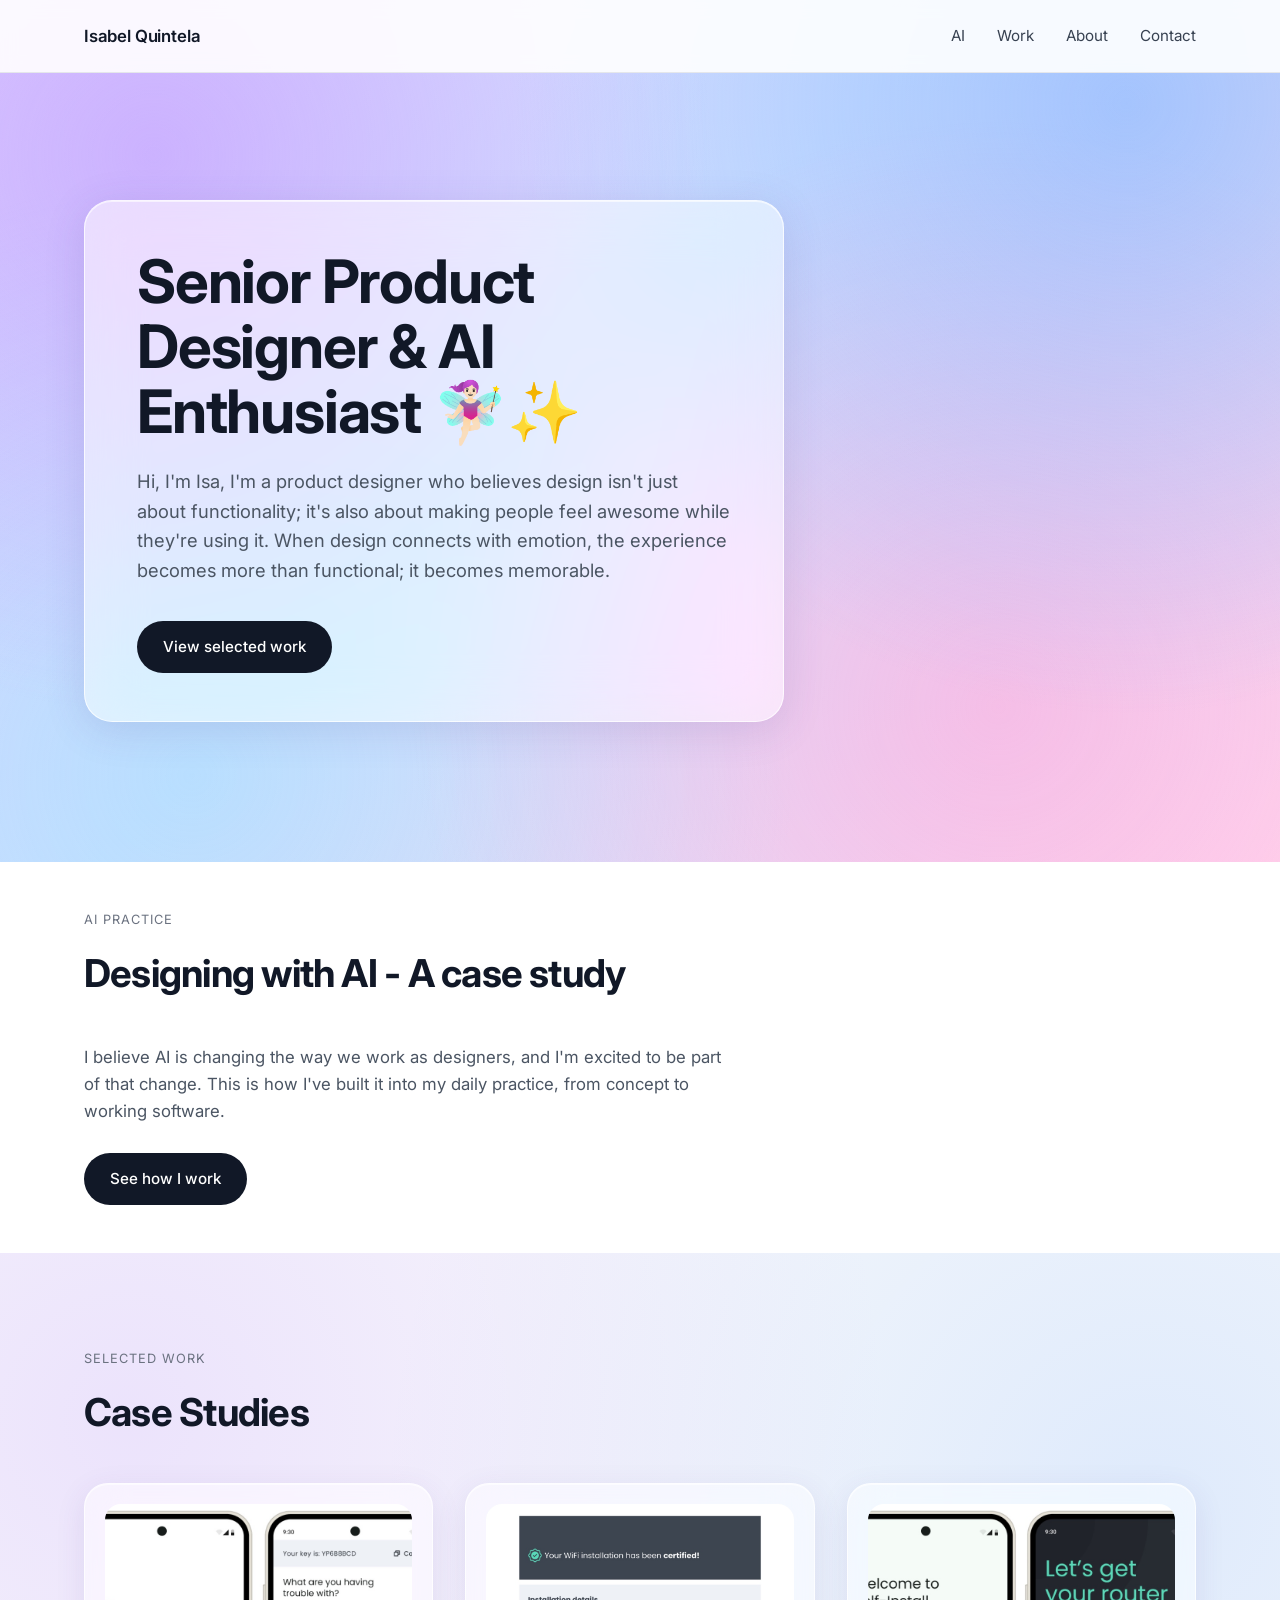
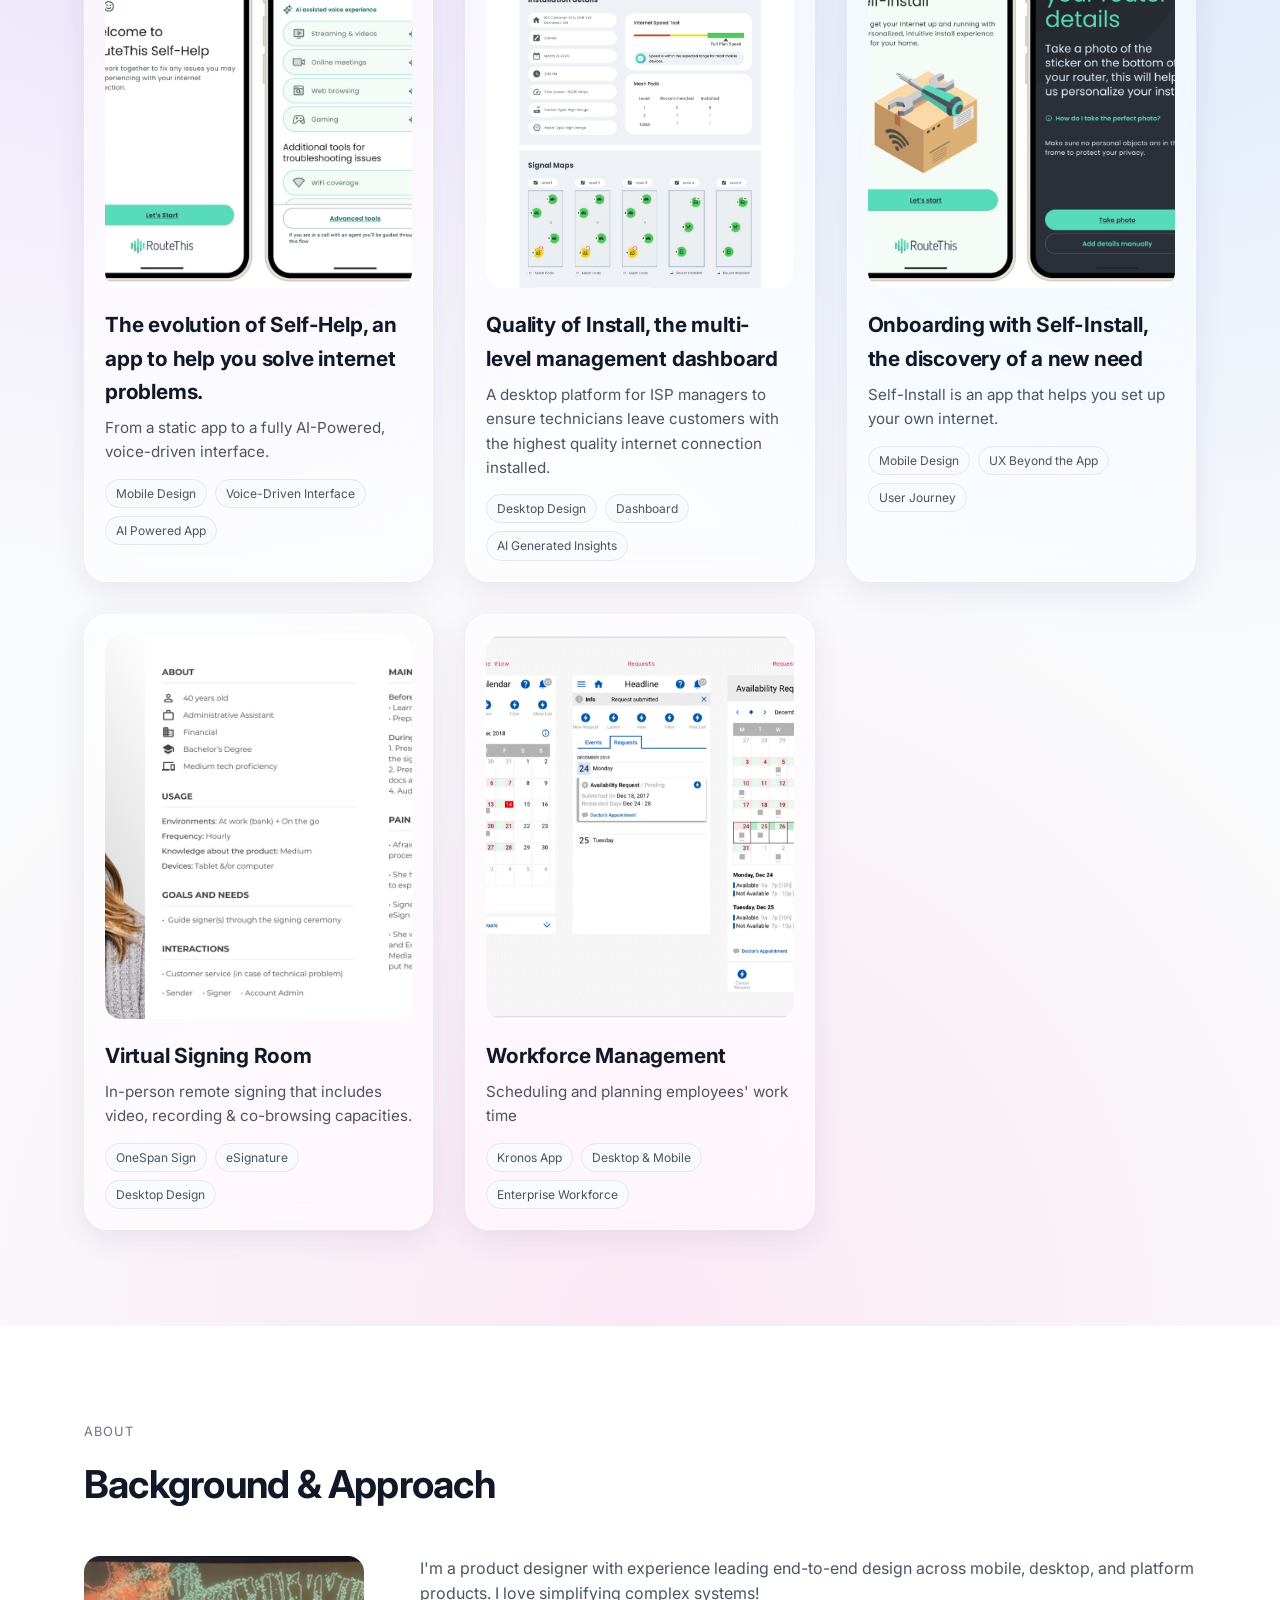
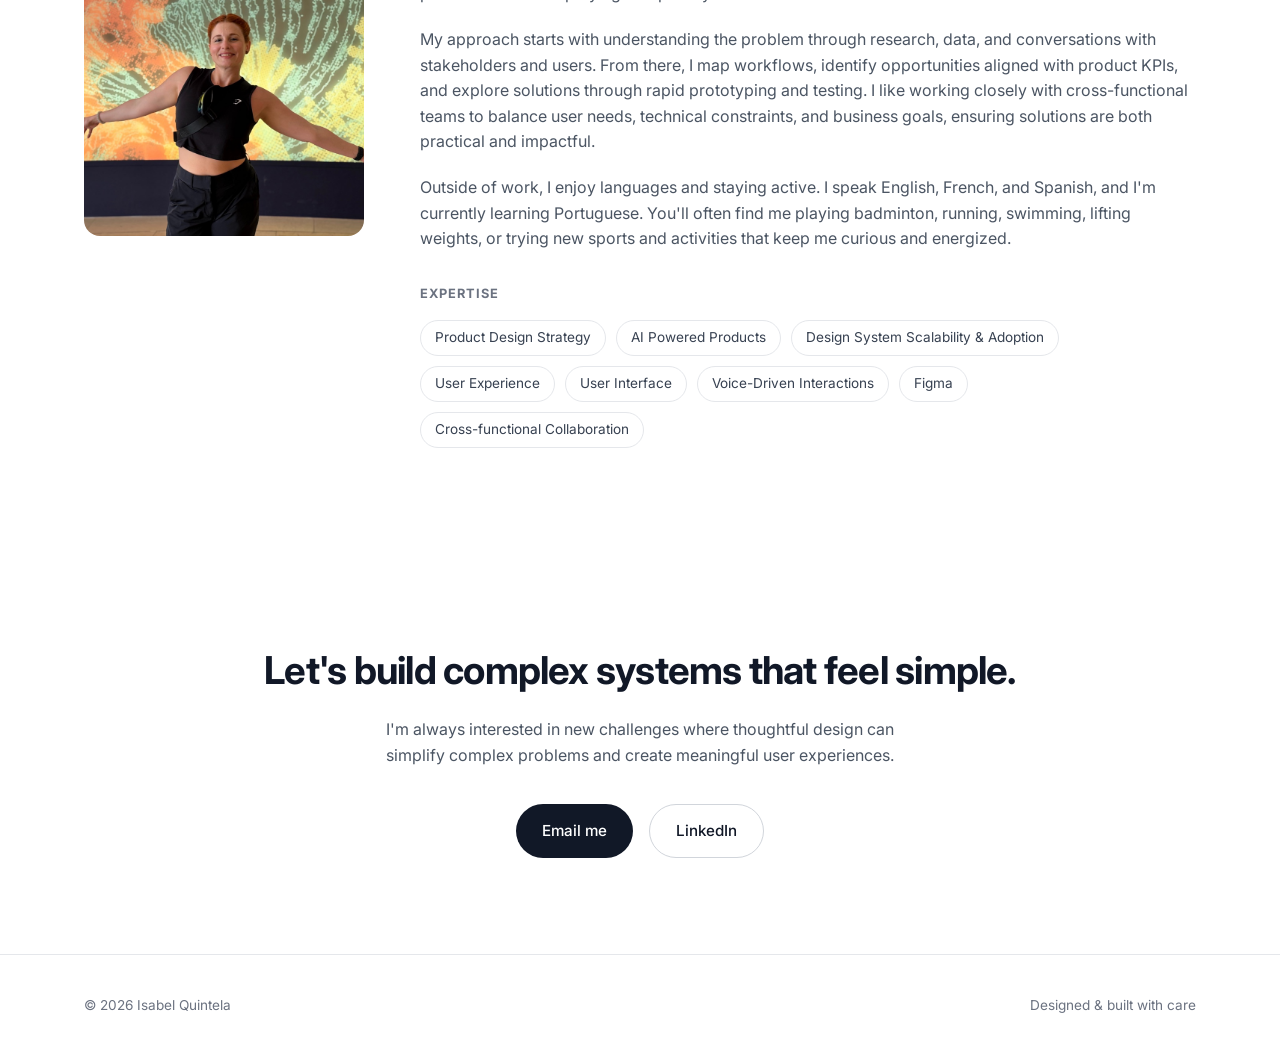
==== index.html @ df6418ce "Initial portfolio site Static portfolio for Isabel Quintela: homepage, five case studies, and an AI-" ====
<!DOCTYPE html>
<html lang="en">
<head>
<meta charset="UTF-8">
<meta name="viewport" content="width=device-width, initial-scale=1">
<title>Isabel Quintela, Senior Product Designer</title>
<meta name="description" content="Isabel Quintela is a senior product designer specializing in end-to-end design across mobile, desktop, and platform products.">
<link rel="preconnect" href="https://fonts.googleapis.com">
<link rel="preconnect" href="https://fonts.gstatic.com" crossorigin>
<link href="https://fonts.googleapis.com/css2?family=Inter:wght@400;500;600;700&display=swap" rel="stylesheet">
<link rel="stylesheet" href="assets/styles.css">
</head>
<body>

<nav class="site-nav">
  <div class="wrap">
    <a href="#" class="brand">Isabel Quintela</a>
    <div class="nav-links">
      <a href="#ai">AI</a>
      <a href="#work">Work</a>
      <a href="#about">About</a>
      <a href="#contact">Contact</a>
    </div>
  </div>
</nav>

<header class="hero">
  <div class="wrap">
    <div class="hero-glass">
      <h1>Senior Product Designer &amp; AI Enthusiast 🧚🏻‍♀️✨</h1>
      <p class="lead">Hi, I'm Isa, I'm a product designer who believes design isn't just about functionality; it's also about making people feel awesome while they're using it. When design connects with emotion, the experience becomes more than functional; it becomes memorable.</p>
      <a href="#work" class="btn">View selected work</a>
    </div>
  </div>
</header>

<section id="ai" style="padding: 48px 0;">
  <div class="wrap">
    <p class="section-label">AI Practice</p>
    <h2>Designing with AI - A case study</h2>
    <p style="max-width: 640px; color: var(--neutral-600); font-size: 1.05rem; margin: 0 0 28px;">I believe AI is changing the way we work as designers, and I'm excited to be part of that change. This is how I've built it into my daily practice, from concept to working software.</p>
    <a class="btn" href="work/designing-with-ai.html">See how I work</a>
  </div>
</section>

<section id="work" style="background:
    radial-gradient(circle at 10% 10%, rgba(196, 158, 255, 0.25), transparent 40%),
    radial-gradient(circle at 90% 15%, rgba(129, 178, 255, 0.22), transparent 42%),
    radial-gradient(circle at 50% 100%, rgba(255, 154, 214, 0.18), transparent 45%),
    var(--neutral-50);">
  <div class="wrap">
    <p class="section-label">Selected Work</p>
    <h2>Case Studies</h2>
    <div class="work-grid">

      <a class="work-card" href="work/the-evolution-of-self-help.html">
        <div class="thumb">
          <img src="assets/img/thumb-self-help.jpg" alt="The evolution of Self-Help, an app to help you solve internet problems.">
        </div>
        <h3>The evolution of Self-Help, an app to help you solve internet problems.</h3>
        <p>From a static app to a fully AI-Powered, voice-driven interface.</p>
        <div class="tags">
          <span class="tag">Mobile Design</span>
          <span class="tag">Voice-Driven Interface</span>
          <span class="tag">AI Powered App</span>
        </div>
      </a>

      <a class="work-card" href="work/quality-of-install-dashboard.html">
        <div class="thumb">
          <img src="assets/img/thumb-qoi.jpg" alt="Quality of Install, the multi-level management dashboard" style="object-position: top;">
        </div>
        <h3>Quality of Install, the multi-level management dashboard</h3>
        <p>A desktop platform for ISP managers to ensure technicians leave customers with the highest quality internet connection installed.</p>
        <div class="tags">
          <span class="tag">Desktop Design</span>
          <span class="tag">Dashboard</span>
          <span class="tag">AI Generated Insights</span>
        </div>
      </a>

      <a class="work-card" href="work/onboarding-with-self-install.html">
        <div class="thumb">
          <img src="assets/img/thumb-onboarding.jpg" alt="Onboarding with Self-Install, the discovery of a new need">
        </div>
        <h3>Onboarding with Self-Install, the discovery of a new need</h3>
        <p>Self-Install is an app that helps you set up your own internet.</p>
        <div class="tags">
          <span class="tag">Mobile Design</span>
          <span class="tag">UX Beyond the App</span>
          <span class="tag">User Journey</span>
        </div>
      </a>

      <a class="work-card" href="work/virtual-signing-room.html">
        <div class="thumb">
          <img src="assets/img/vsr-sender-view.jpg" alt="Virtual Signing Room">
        </div>
        <h3>Virtual Signing Room</h3>
        <p>In-person remote signing that includes video, recording &amp; co-browsing capacities.</p>
        <div class="tags">
          <span class="tag">OneSpan Sign</span>
          <span class="tag">eSignature</span>
          <span class="tag">Desktop Design</span>
        </div>
      </a>

      <a class="work-card" href="work/workforce-management.html">
        <div class="thumb">
          <img src="assets/img/wfm-calendar-overview.jpg" alt="Workforce Management">
        </div>
        <h3>Workforce Management</h3>
        <p>Scheduling and planning employees' work time</p>
        <div class="tags">
          <span class="tag">Kronos App</span>
          <span class="tag">Desktop &amp; Mobile</span>
          <span class="tag">Enterprise Workforce</span>
        </div>
      </a>

    </div>
  </div>
</section>

<section id="about">
  <div class="wrap">
    <p class="section-label">About</p>
    <h2>Background &amp; Approach</h2>
    <div class="about-grid">
      <img src="assets/img/portrait.jpg" alt="Isabel Quintela">
      <div>
        <p>I'm a product designer with experience leading end-to-end design across mobile, desktop, and platform products. I love simplifying complex systems!</p>
        <p>My approach starts with understanding the problem through research, data, and conversations with stakeholders and users. From there, I map workflows, identify opportunities aligned with product KPIs, and explore solutions through rapid prototyping and testing. I like working closely with cross-functional teams to balance user needs, technical constraints, and business goals, ensuring solutions are both practical and impactful.</p>
        <p>Outside of work, I enjoy languages and staying active. I speak English, French, and Spanish, and I'm currently learning Portuguese. You'll often find me playing badminton, running, swimming, lifting weights, or trying new sports and activities that keep me curious and energized.</p>
        <h3 class="expertise-title">Expertise</h3>
        <ul class="expertise-list">
          <li>Product Design Strategy</li>
          <li>AI Powered Products</li>
          <li>Design System Scalability &amp; Adoption</li>
          <li>User Experience</li>
          <li>User Interface</li>
          <li>Voice-Driven Interactions</li>
          <li>Figma</li>
          <li>Cross-functional Collaboration</li>
        </ul>
      </div>
    </div>
  </div>
</section>

<section id="contact" class="contact">
  <div class="wrap">
    <h2>Let's build complex systems that feel simple.</h2>
    <p>I'm always interested in new challenges where thoughtful design can simplify complex problems and create meaningful user experiences.</p>
    <div class="contact-actions">
      <a class="btn" href="mailto:isaqrux@gmail.com">Email me</a>
      <a class="btn btn-outline" href="https://www.linkedin.com/in/isabel-quintela/" target="_blank" rel="noopener">LinkedIn</a>
    </div>
  </div>
</section>

<footer>
  <div class="wrap">
    <span>© 2026 Isabel Quintela</span>
    <span>Designed &amp; built with care</span>
  </div>
</footer>

</body>
</html>
---- assets/styles.css ----
/* ---------- Design tokens ---------- */
:root {
  --neutral-50: #F9FAFB;
  --neutral-100: #F3F4F6;
  --neutral-200: #E5E7EB;
  --neutral-300: #D1D5DB;
  --neutral-400: #9CA3AF;
  --neutral-500: #6B7280;
  --neutral-600: #4B5563;
  --neutral-700: #374151;
  --neutral-800: #1F2937;
  --neutral-900: #111827;
  --max-width: 1160px;
  --font-sans: "Inter", ui-sans-serif, system-ui, -apple-system, "Segoe UI", sans-serif;
}

* { box-sizing: border-box; }

body {
  margin: 0;
  font-family: var(--font-sans);
  color: var(--neutral-900);
  background: #fff;
  line-height: 1.6;
  -webkit-font-smoothing: antialiased;
}

img { max-width: 100%; display: block; }
a { color: inherit; text-decoration: none; }

.wrap {
  max-width: var(--max-width);
  margin: 0 auto;
  padding: 0 24px;
}

/* ---------- Nav ---------- */
.site-nav {
  position: fixed;
  top: 0; left: 0; right: 0;
  z-index: 50;
  background: rgba(255,255,255,.9);
  backdrop-filter: blur(8px);
  -webkit-backdrop-filter: blur(8px);
  border-bottom: 1px solid var(--neutral-200);
}
.site-nav .wrap {
  display: flex;
  align-items: center;
  justify-content: space-between;
  height: 72px;
}
.brand {
  font-weight: 600;
  font-size: 1.05rem;
  letter-spacing: -0.01em;
}
.nav-links {
  display: flex;
  gap: 32px;
  font-size: 0.95rem;
  color: var(--neutral-700);
}
.nav-links a:hover { color: var(--neutral-900); }
.back-link {
  display: inline-flex;
  align-items: center;
  gap: 8px;
  font-size: 0.95rem;
  color: var(--neutral-700);
}
.back-link:hover { color: var(--neutral-900); }

/* ---------- Hero ---------- */
.hero {
  position: relative;
  overflow: hidden;
  padding: 200px 0 140px;
  background:
    radial-gradient(circle at 12% 18%, rgba(196, 158, 255, 0.65), transparent 42%),
    radial-gradient(circle at 88% 12%, rgba(129, 178, 255, 0.6), transparent 45%),
    radial-gradient(circle at 78% 82%, rgba(255, 154, 214, 0.45), transparent 48%),
    radial-gradient(circle at 15% 90%, rgba(150, 220, 255, 0.4), transparent 45%),
    linear-gradient(135deg, #ded2ff 0%, #cfe0ff 45%, #ffd9ef 100%);
}
.hero .wrap { position: relative; z-index: 1; }
.hero-glass {
  max-width: 700px;
  background: rgba(255, 255, 255, 0.55);
  backdrop-filter: blur(28px) saturate(180%);
  -webkit-backdrop-filter: blur(28px) saturate(180%);
  border: 1px solid rgba(255, 255, 255, 0.75);
  border-radius: 28px;
  padding: 48px 52px;
  box-shadow: 0 8px 40px rgba(80, 60, 140, 0.15), inset 0 1px 0 rgba(255, 255, 255, 0.6);
}
h1 {
  font-size: clamp(2.4rem, 5vw, 3.75rem);
  letter-spacing: -0.02em;
  line-height: 1.08;
  margin: 0 0 24px;
}
.hero p.lead {
  max-width: 640px;
  font-size: 1.15rem;
  color: var(--neutral-600);
  margin: 0 0 36px;
}
.btn {
  display: inline-flex;
  align-items: center;
  gap: 10px;
  background: var(--neutral-900);
  color: #fff;
  padding: 14px 26px;
  border-radius: 999px;
  font-size: 0.95rem;
  font-weight: 500;
  transition: background .2s ease;
}
.btn:hover { background: var(--neutral-700); }
.btn-outline {
  background: transparent;
  color: var(--neutral-900);
  border: 1px solid var(--neutral-300);
}
.btn-outline:hover { background: var(--neutral-50); }

/* ---------- Section headers ---------- */
section { padding: 96px 0; }
.section-label {
  text-transform: uppercase;
  letter-spacing: 0.08em;
  font-size: 0.8rem;
  color: var(--neutral-500);
  margin: 0 0 12px;
}
h2 {
  font-size: clamp(1.8rem, 3vw, 2.5rem);
  letter-spacing: -0.02em;
  margin: 0 0 40px;
}

/* ---------- Work grid ---------- */
.work-grid {
  display: grid;
  grid-template-columns: repeat(auto-fit, minmax(300px, 1fr));
  gap: 32px;
}
.work-card {
  display: block;
  group: card;
  background: rgba(255, 255, 255, 0.55);
  backdrop-filter: blur(20px) saturate(180%);
  -webkit-backdrop-filter: blur(20px) saturate(180%);
  border: 1px solid rgba(255, 255, 255, 0.7);
  border-radius: 24px;
  padding: 20px;
  box-shadow: 0 8px 30px rgba(80, 60, 140, 0.10), inset 0 1px 0 rgba(255, 255, 255, 0.6);
  transition: transform .3s ease, box-shadow .3s ease;
}
.work-card:hover {
  transform: translateY(-4px);
  box-shadow: 0 14px 40px rgba(80, 60, 140, 0.16), inset 0 1px 0 rgba(255, 255, 255, 0.6);
}
.work-card .thumb {
  position: relative;
  overflow: hidden;
  border-radius: 16px;
  aspect-ratio: 4 / 5;
  background: var(--neutral-100);
  margin-bottom: 20px;
}
.work-card .thumb img {
  width: 100%;
  height: 100%;
  object-fit: cover;
  transition: transform .5s ease;
}
.work-card:hover .thumb img { transform: scale(1.05); }
.work-card h3 {
  font-size: 1.3rem;
  letter-spacing: -0.01em;
  margin: 0 0 8px;
}
.work-card p {
  color: var(--neutral-600);
  font-size: 0.95rem;
  margin: 0 0 14px;
}
.tags {
  display: flex;
  flex-wrap: wrap;
  gap: 8px;
}
.tag {
  padding: 4px 10px;
  font-size: 0.75rem;
  background: var(--neutral-50);
  color: var(--neutral-600);
  border-radius: 999px;
  border: 1px solid var(--neutral-200);
}

/* ---------- About ---------- */
.about-grid {
  display: grid;
  grid-template-columns: 280px 1fr;
  gap: 56px;
  align-items: start;
}
.about-grid img {
  border-radius: 16px;
  aspect-ratio: 1 / 1;
  object-fit: cover;
  width: 100%;
}
.about-grid p { color: var(--neutral-600); margin: 0 0 20px; }
h3.expertise-title {
  font-size: 0.8rem;
  text-transform: uppercase;
  letter-spacing: 0.08em;
  color: var(--neutral-500);
  margin: 32px 0 16px;
}
.expertise-list {
  display: flex;
  flex-wrap: wrap;
  gap: 10px;
  list-style: none;
  padding: 0;
  margin: 0;
}
.expertise-list li {
  padding: 6px 14px;
  border: 1px solid var(--neutral-200);
  border-radius: 999px;
  font-size: 0.85rem;
  color: var(--neutral-700);
}

/* ---------- Contact ---------- */
.contact { text-align: center; }
.contact h2 { margin: 0 0 16px; }
.contact p { max-width: 520px; margin: 0 auto 36px; color: var(--neutral-600); }
.contact-actions {
  display: flex;
  gap: 16px;
  justify-content: center;
  flex-wrap: wrap;
}

/* ---------- Footer ---------- */
footer {
  border-top: 1px solid var(--neutral-200);
  padding: 40px 0;
  color: var(--neutral-500);
  font-size: 0.85rem;
}
footer .wrap {
  display: flex;
  justify-content: space-between;
  flex-wrap: wrap;
  gap: 8px;
}

/* ---------- Case study ---------- */
.case-hero {
  position: relative;
  overflow: hidden;
  padding: 160px 0 80px;
  background:
    radial-gradient(circle at 12% 18%, rgba(196, 158, 255, 0.65), transparent 42%),
    radial-gradient(circle at 88% 12%, rgba(129, 178, 255, 0.6), transparent 45%),
    radial-gradient(circle at 78% 82%, rgba(255, 154, 214, 0.45), transparent 48%),
    radial-gradient(circle at 15% 90%, rgba(150, 220, 255, 0.4), transparent 45%),
    linear-gradient(135deg, #ded2ff 0%, #cfe0ff 45%, #ffd9ef 100%);
}
.case-hero .wrap { position: relative; z-index: 1; }
.case-glass {
  max-width: 860px;
  background: rgba(255, 255, 255, 0.55);
  backdrop-filter: blur(28px) saturate(180%);
  -webkit-backdrop-filter: blur(28px) saturate(180%);
  border: 1px solid rgba(255, 255, 255, 0.75);
  border-radius: 28px;
  padding: 44px 48px;
  box-shadow: 0 8px 40px rgba(80, 60, 140, 0.15), inset 0 1px 0 rgba(255, 255, 255, 0.6);
}
.case-glass.case-glass-wide { max-width: 1040px; }
.case-hero-split {
  display: grid;
  grid-template-columns: repeat(auto-fit, minmax(280px, 1fr));
  gap: 40px;
  align-items: center;
}
.case-hero-split .summary { margin-top: 0; }
.case-hero-split .case-image { margin: 0; }
.case-hero .role {
  color: var(--neutral-500);
  font-size: 0.95rem;
  margin: 0 0 8px;
}
.case-hero .summary {
  max-width: 720px;
  font-size: 1.15rem;
  color: var(--neutral-600);
  margin-top: 20px;
}
.case-section {
  padding: 56px 0;
  border-top: 1px solid var(--neutral-200);
}
.case-section .step-number {
  font-size: 0.85rem;
  color: var(--neutral-400);
  font-variant-numeric: tabular-nums;
  margin: 0 0 16px;
}
.case-section h2 { margin-bottom: 20px; }
.case-section p { color: var(--neutral-600); max-width: 760px; margin: 0 0 16px; }
.case-section p:last-of-type { margin-bottom: 0; }
.case-section ul { color: var(--neutral-600); max-width: 760px; padding-left: 20px; margin: 0 0 16px; }
.case-section li { margin-bottom: 8px; }
.callout {
  margin-top: 28px;
  padding: 24px;
  background: var(--neutral-50);
  border: 1px solid var(--neutral-200);
  border-radius: 12px;
  max-width: 760px;
}
.callout .callout-label {
  font-size: 0.75rem;
  text-transform: uppercase;
  letter-spacing: 0.08em;
  color: var(--neutral-500);
  margin: 0 0 8px;
}
.callout p { margin: 0; color: var(--neutral-800); }
.case-image {
  margin-top: 32px;
  border-radius: 12px;
  overflow: hidden;
  border: 1px solid var(--neutral-200);
}
.case-image figcaption {
  padding: 12px 16px;
  font-size: 0.85rem;
  color: var(--neutral-500);
  background: var(--neutral-50);
  border-top: 1px solid var(--neutral-200);
}
.image-stack { display: flex; flex-direction: column; gap: 32px; }
.phone-frame {
  max-width: 300px;
  margin: 32px 0 0;
}
.phone-frame img {
  width: 100%;
  display: block;
  border-radius: 28px;
  border: 1px solid var(--neutral-200);
  box-shadow: 0 16px 40px rgba(17, 24, 39, 0.14);
}
.phone-frame figcaption {
  margin-top: 14px;
  font-size: 0.85rem;
  color: var(--neutral-500);
}
.screens-row {
  display: grid;
  grid-template-columns: repeat(auto-fit, minmax(110px, 1fr));
  gap: 16px;
  max-width: 900px;
  margin-top: 28px;
}
.screens-row figure { margin: 0; }
.screens-row img {
  width: 100%;
  border-radius: 16px;
  border: 1px solid var(--neutral-200);
  display: block;
}
.screens-row figcaption {
  margin-top: 8px;
  font-size: 0.8rem;
  color: var(--neutral-500);
  text-align: center;
}
.screens-note {
  font-size: 0.85rem;
  color: var(--neutral-500);
  margin: 16px 0 28px;
}
.stats-grid {
  display: grid;
  grid-template-columns: repeat(auto-fit, minmax(220px, 1fr));
  gap: 32px;
  max-width: 900px;
}
.stat .stat-number {
  font-size: 2.4rem;
  letter-spacing: -0.02em;
  margin-bottom: 8px;
}
.stat .stat-label {
  color: var(--neutral-500);
  font-size: 0.8rem;
  text-transform: uppercase;
  letter-spacing: 0.06em;
  margin-bottom: 6px;
}
.stat .stat-desc { color: var(--neutral-600); font-size: 0.95rem; }
.case-end {
  padding: 64px 0;
  text-align: center;
  border-top: 1px solid var(--neutral-200);
}

@media (max-width: 720px) {
  .about-grid { grid-template-columns: 1fr; }
  .about-grid img { max-width: 220px; }
  .hero { padding: 140px 0 80px; }
  .hero-glass { padding: 32px 28px; border-radius: 22px; }
  .case-hero { padding: 120px 0 60px; }
  .case-glass { padding: 32px 28px; border-radius: 22px; }
  .nav-links { gap: 18px; font-size: 0.85rem; }
}
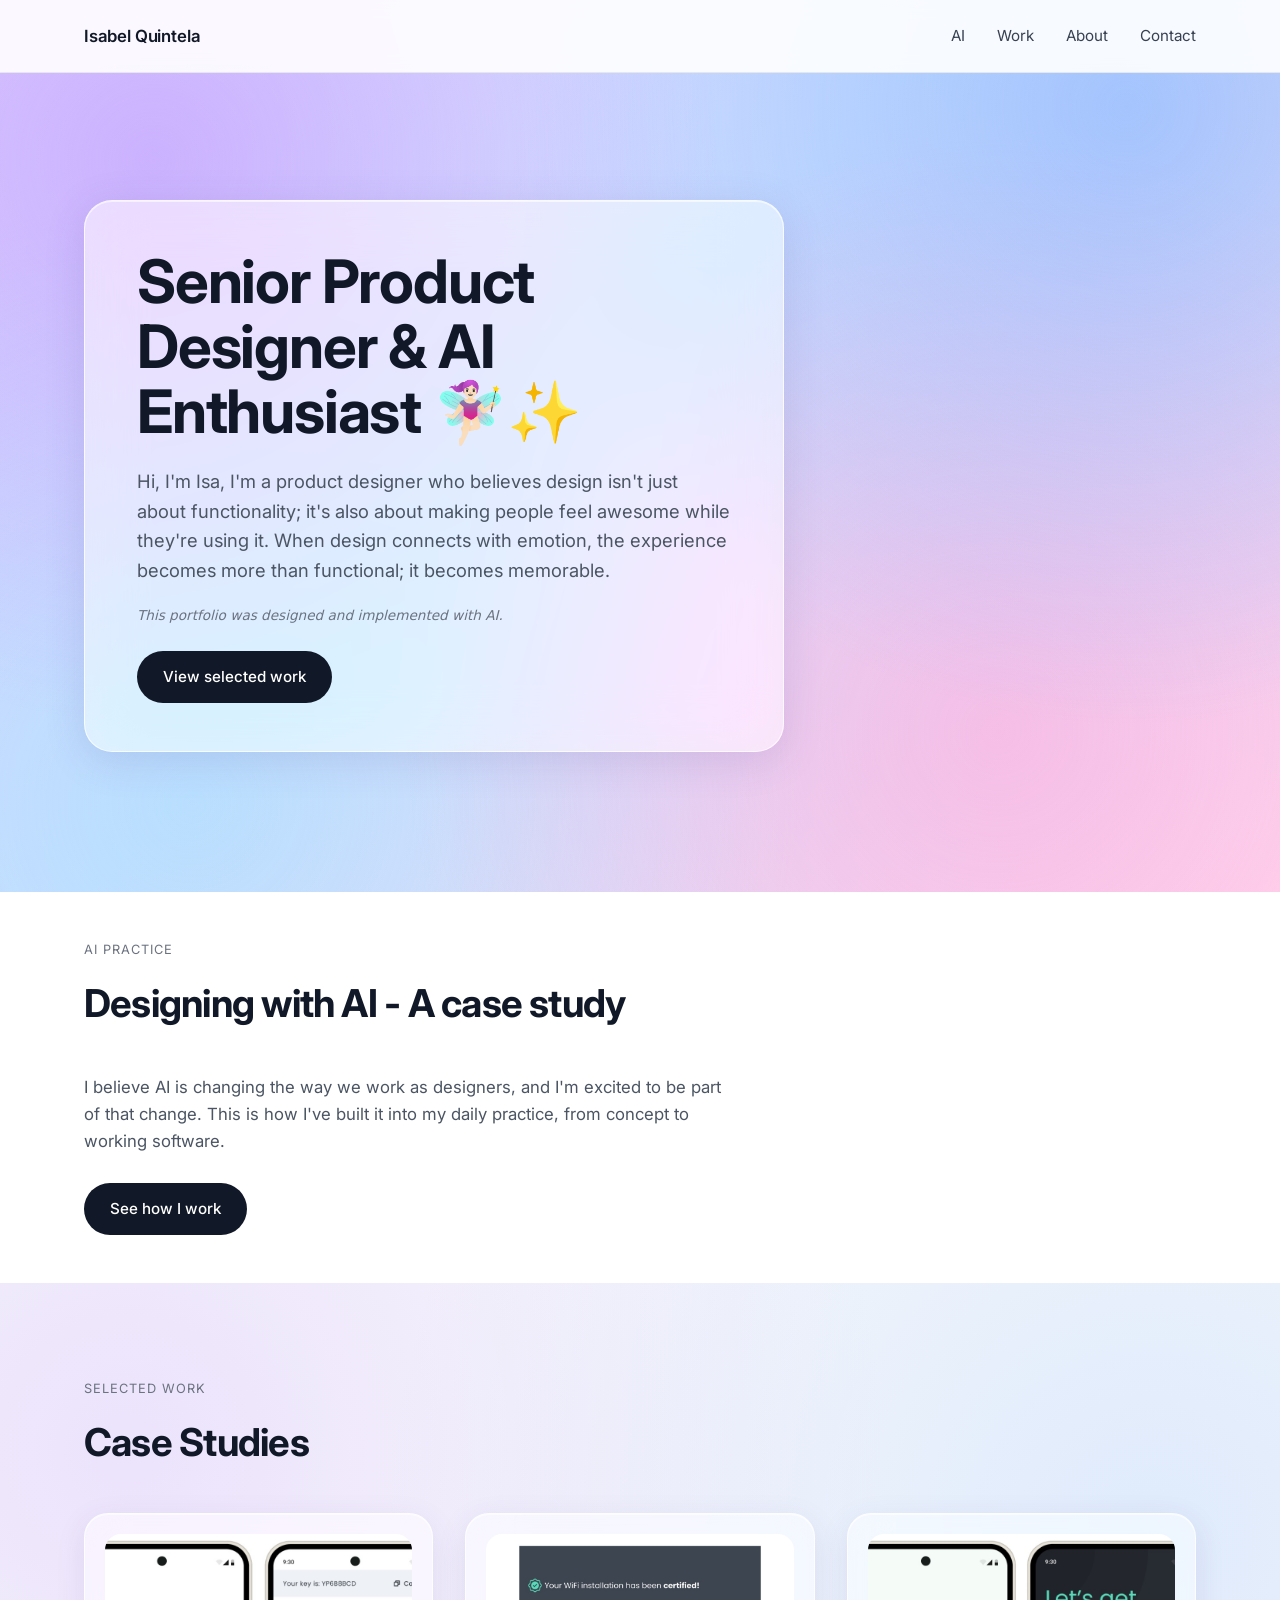
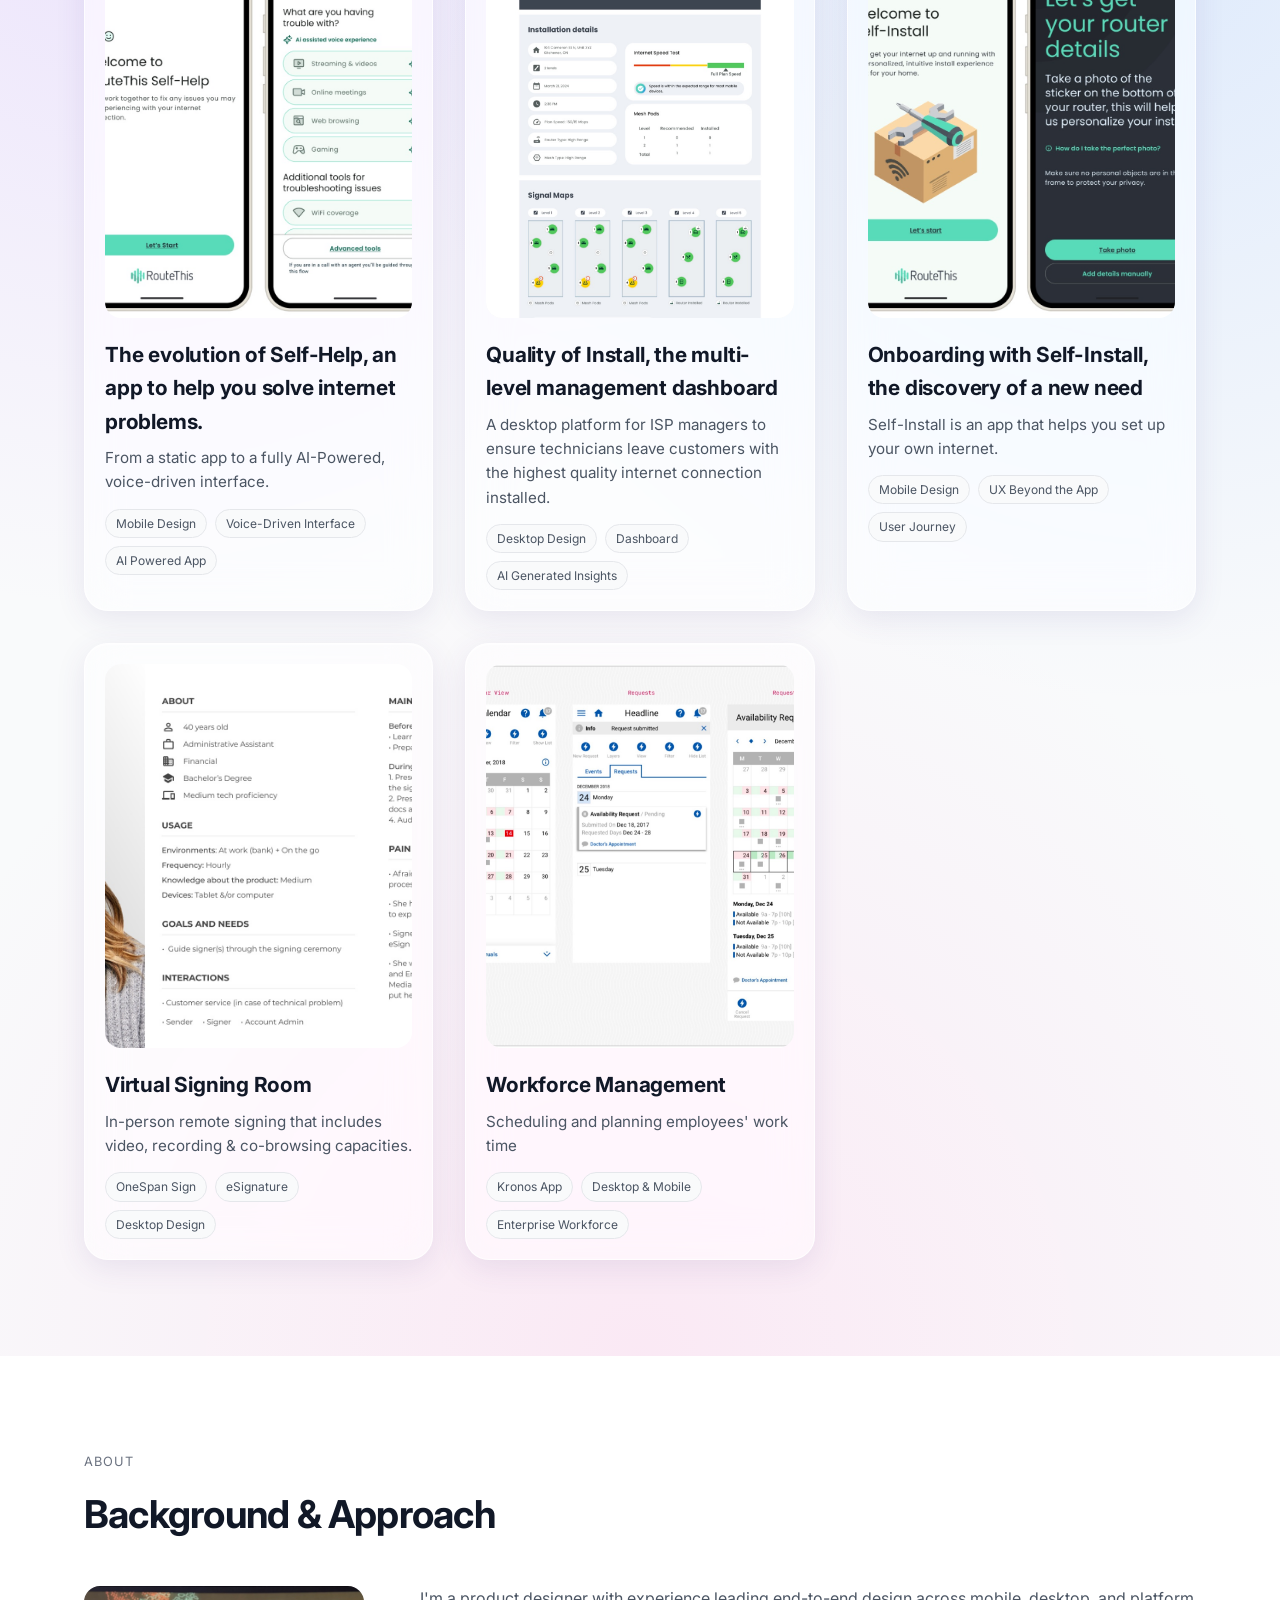
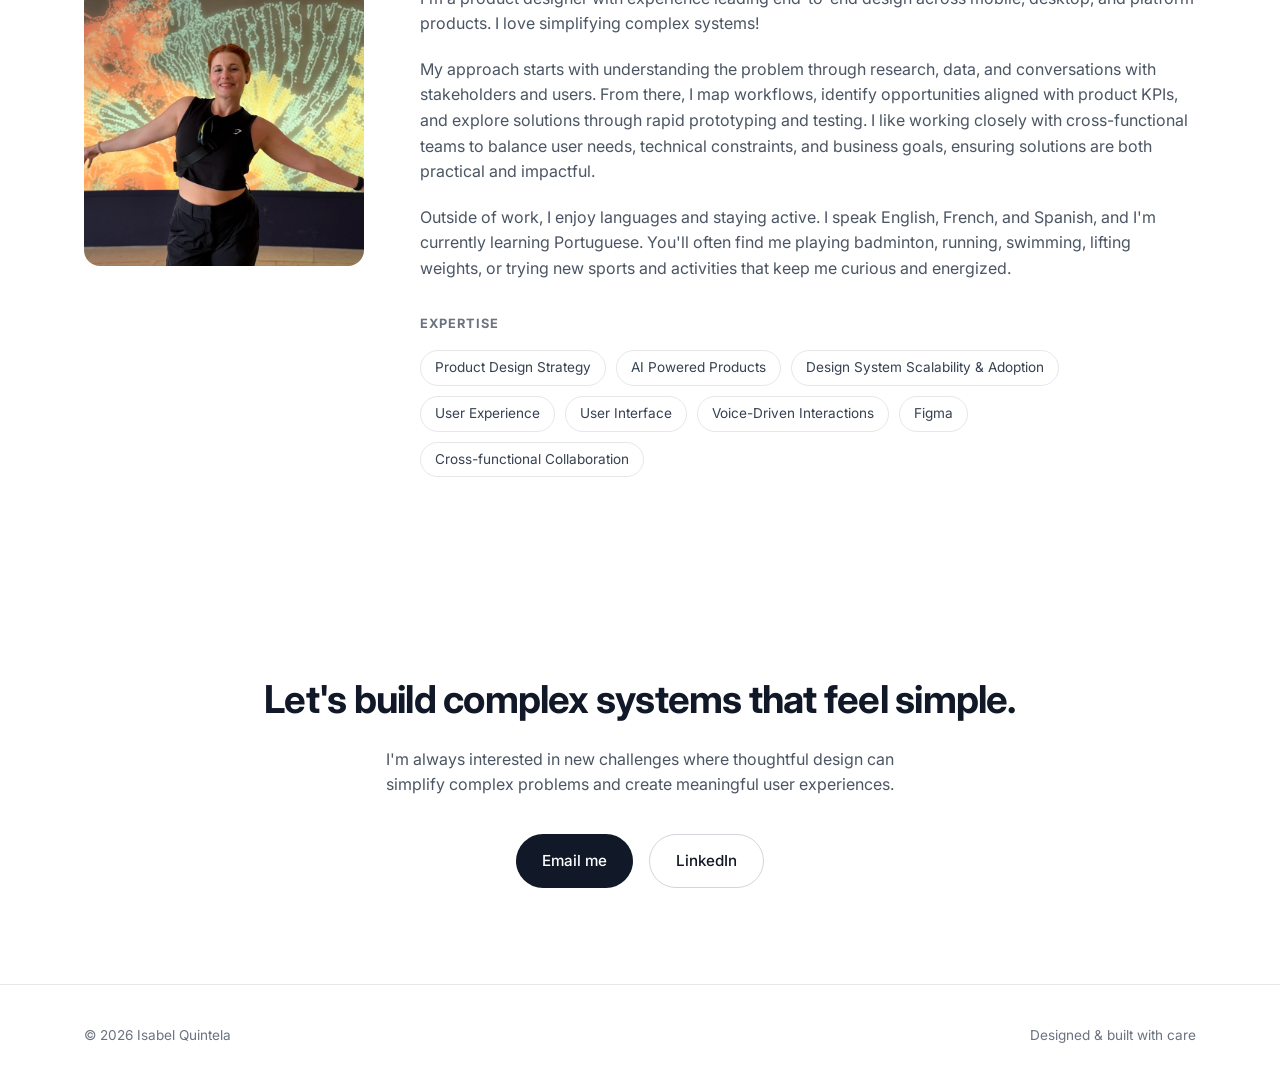
==== commit c060ecce: "Add AI-built note to hero Co-Authored-By: Claude Sonnet 5 <noreply@anthropic.com>" ====
--- a/index.html
+++ b/index.html
@@ -29,6 +29,7 @@
     <div class="hero-glass">
       <h1>Senior Product Designer &amp; AI Enthusiast 🧚🏻‍♀️✨</h1>
       <p class="lead">Hi, I'm Isa, I'm a product designer who believes design isn't just about functionality; it's also about making people feel awesome while they're using it. When design connects with emotion, the experience becomes more than functional; it becomes memorable.</p>
+      <p class="hero-note">This portfolio was designed and implemented with AI.</p>
       <a href="#work" class="btn">View selected work</a>
     </div>
   </div>
--- a/assets/styles.css
+++ b/assets/styles.css
@@ -106,6 +106,12 @@
   color: var(--neutral-600);
   margin: 0 0 36px;
 }
+.hero-note {
+  margin: -16px 0 24px;
+  font-size: 0.85rem;
+  color: var(--neutral-500);
+  font-style: italic;
+}
 .btn {
   display: inline-flex;
   align-items: center;
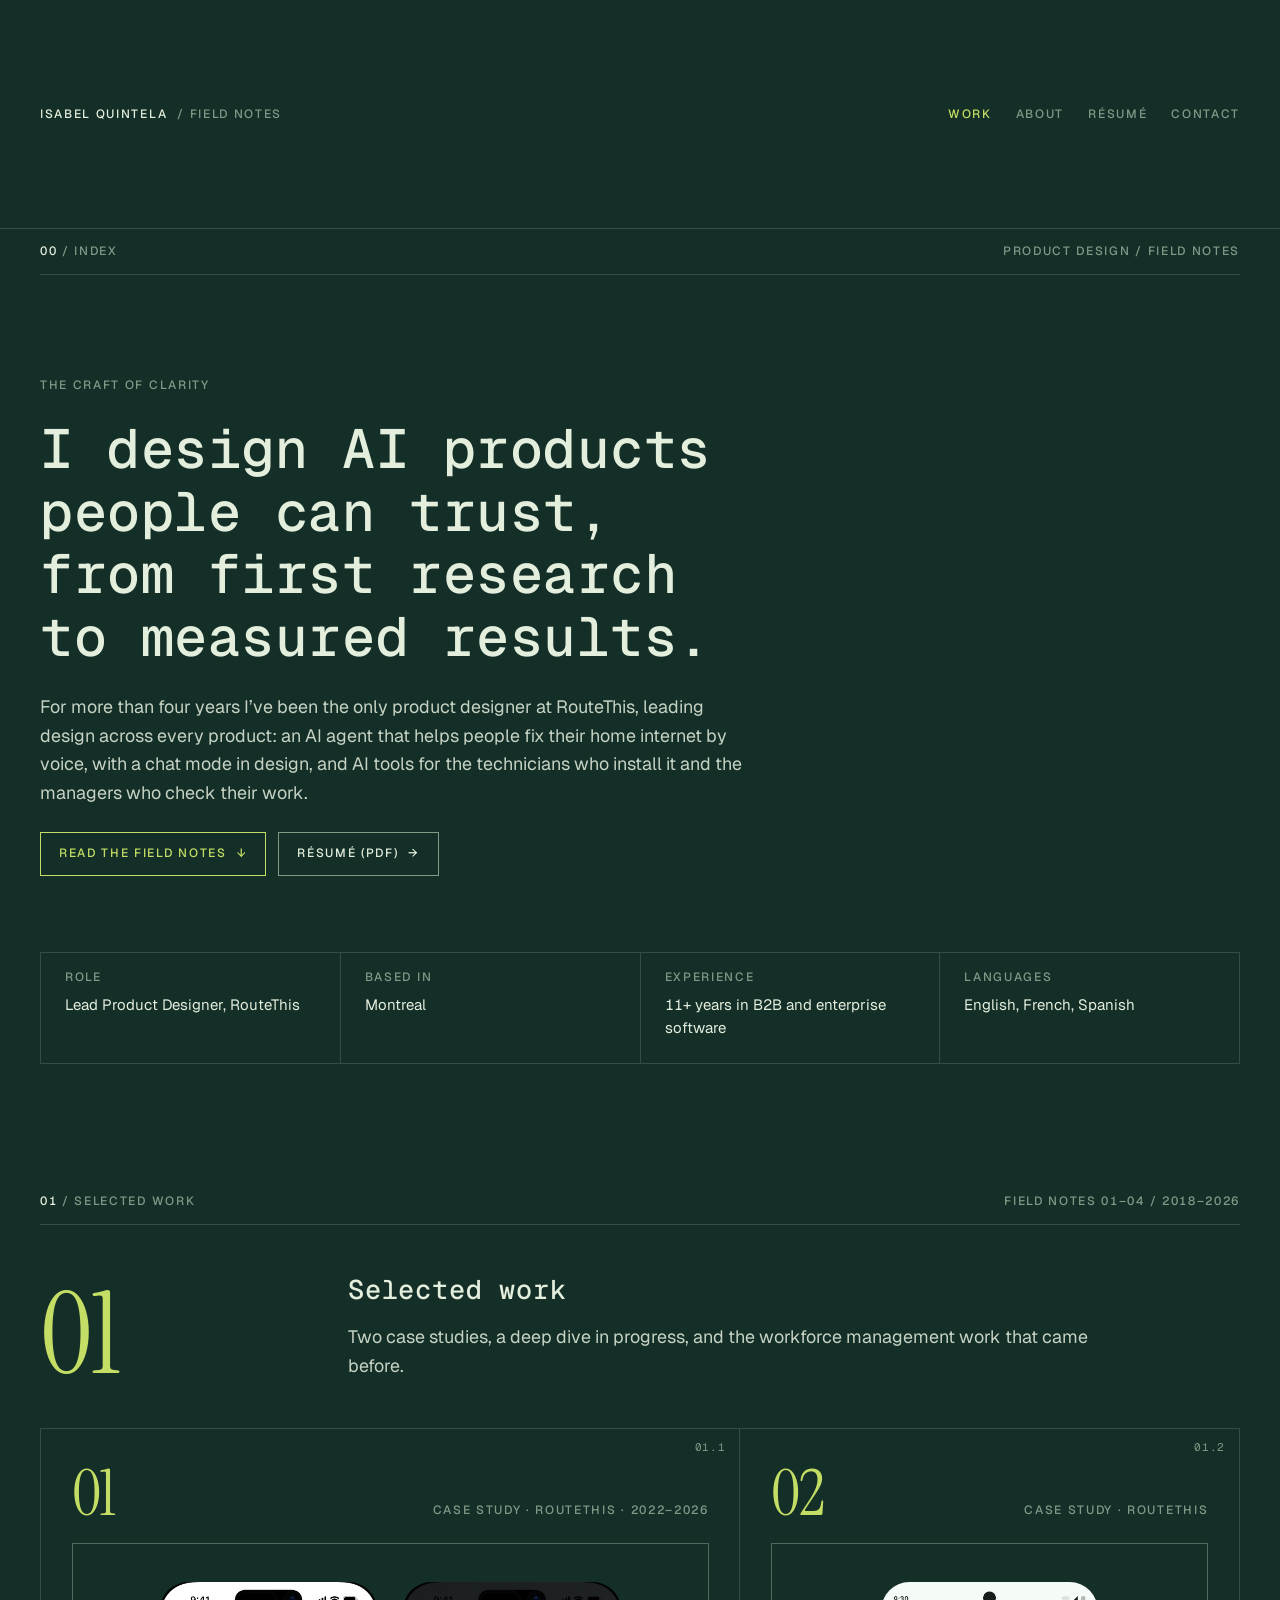
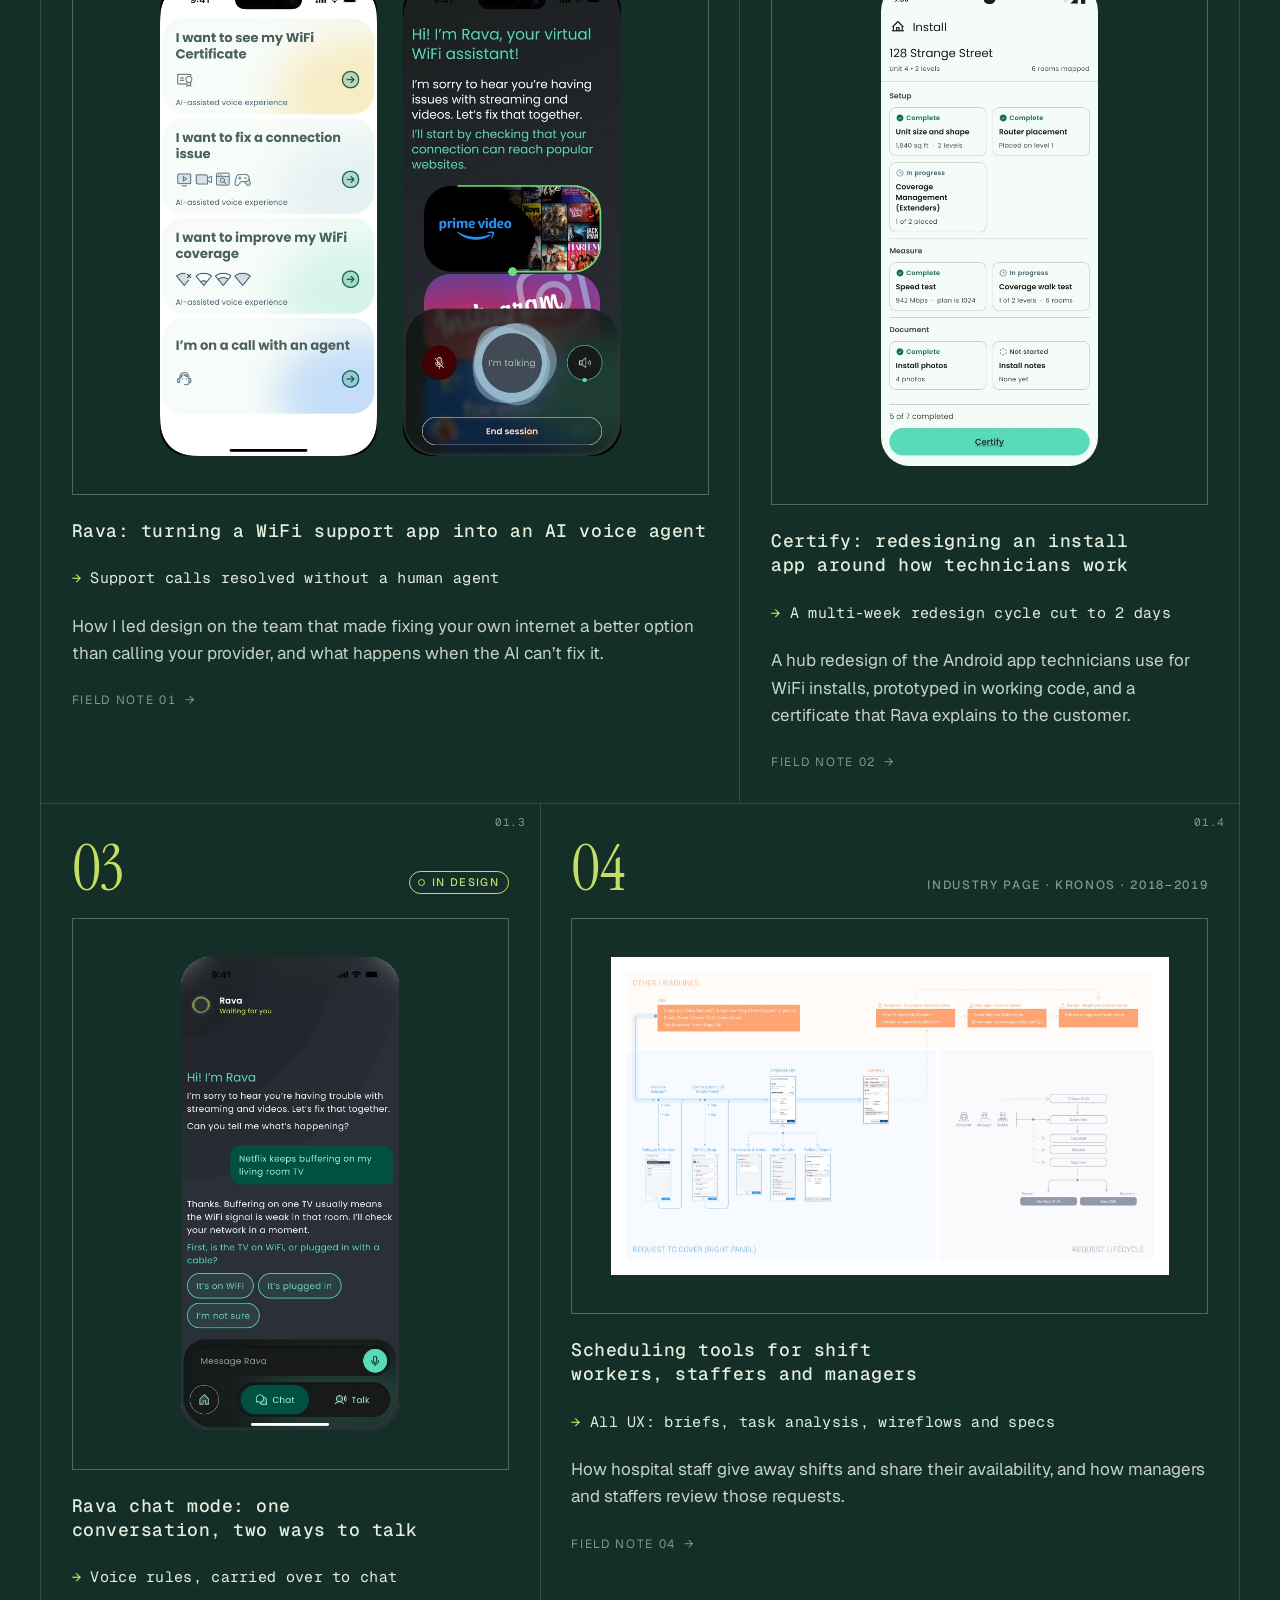
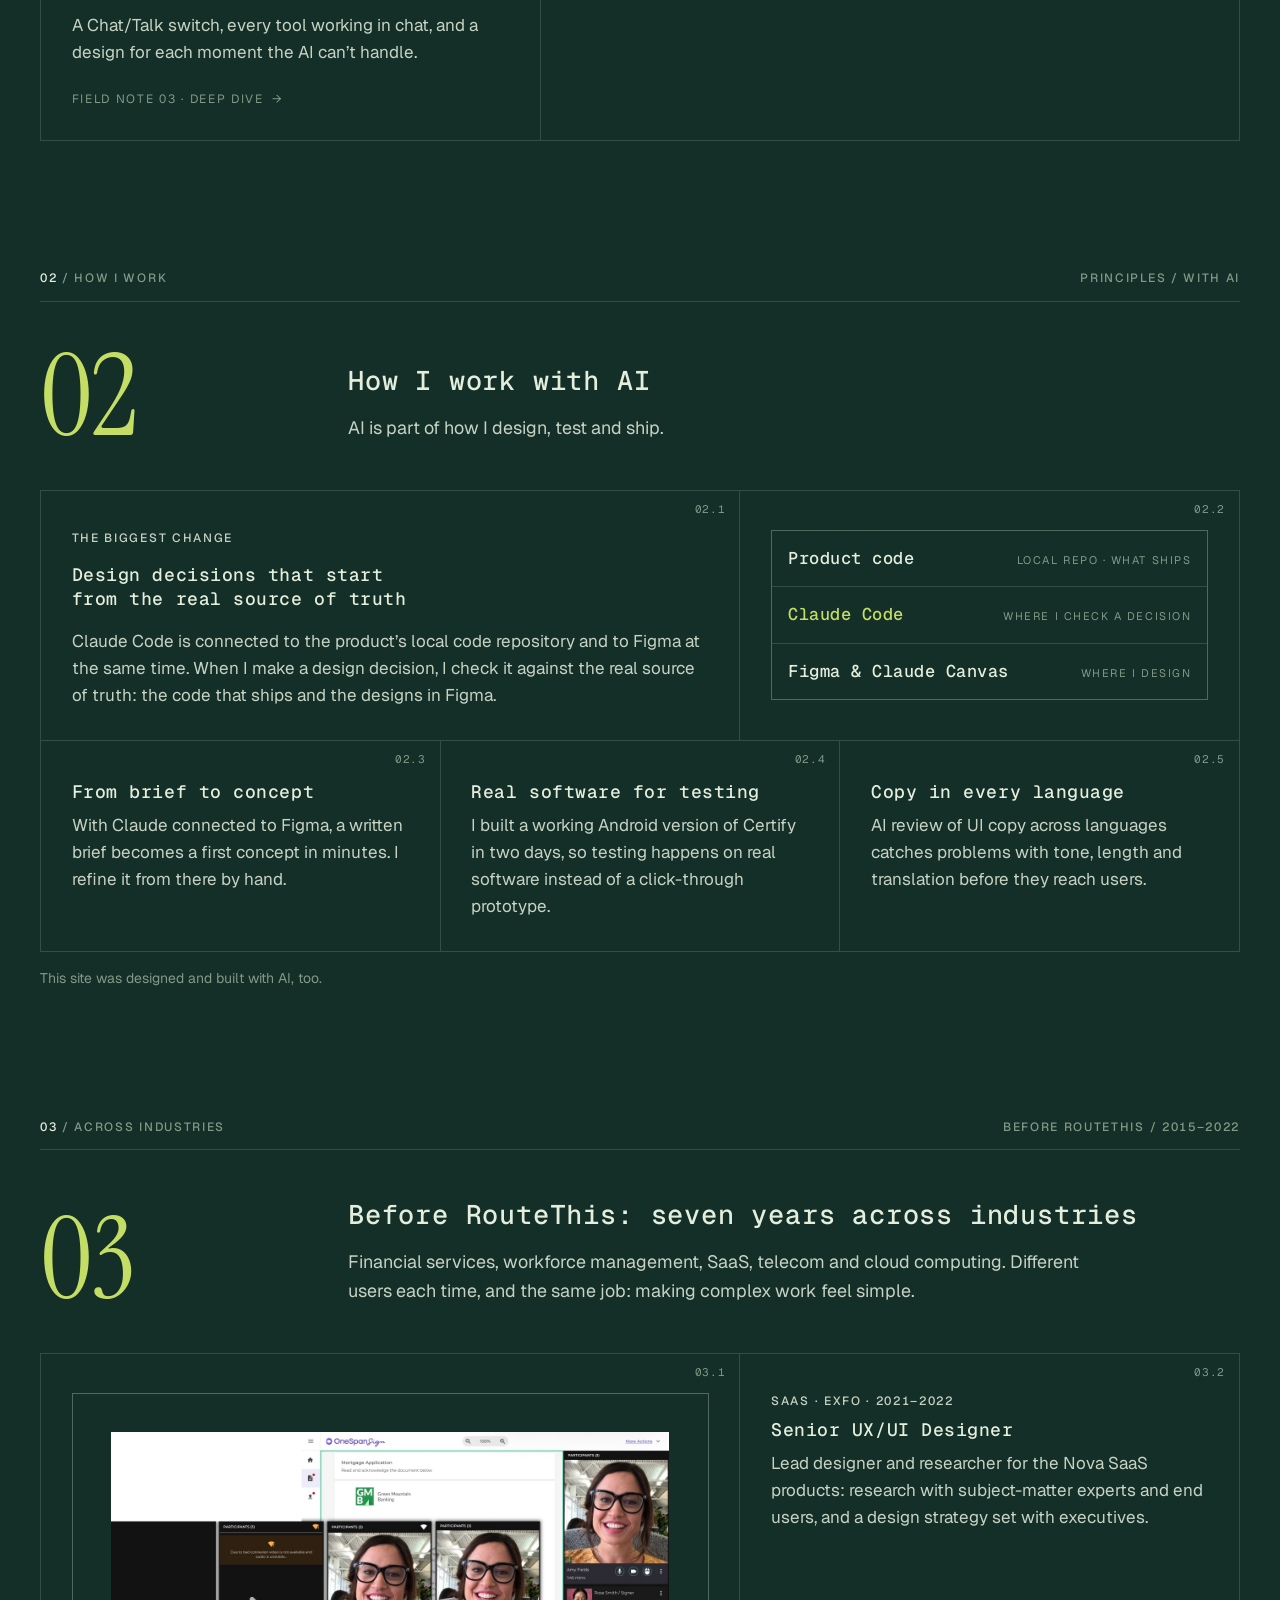
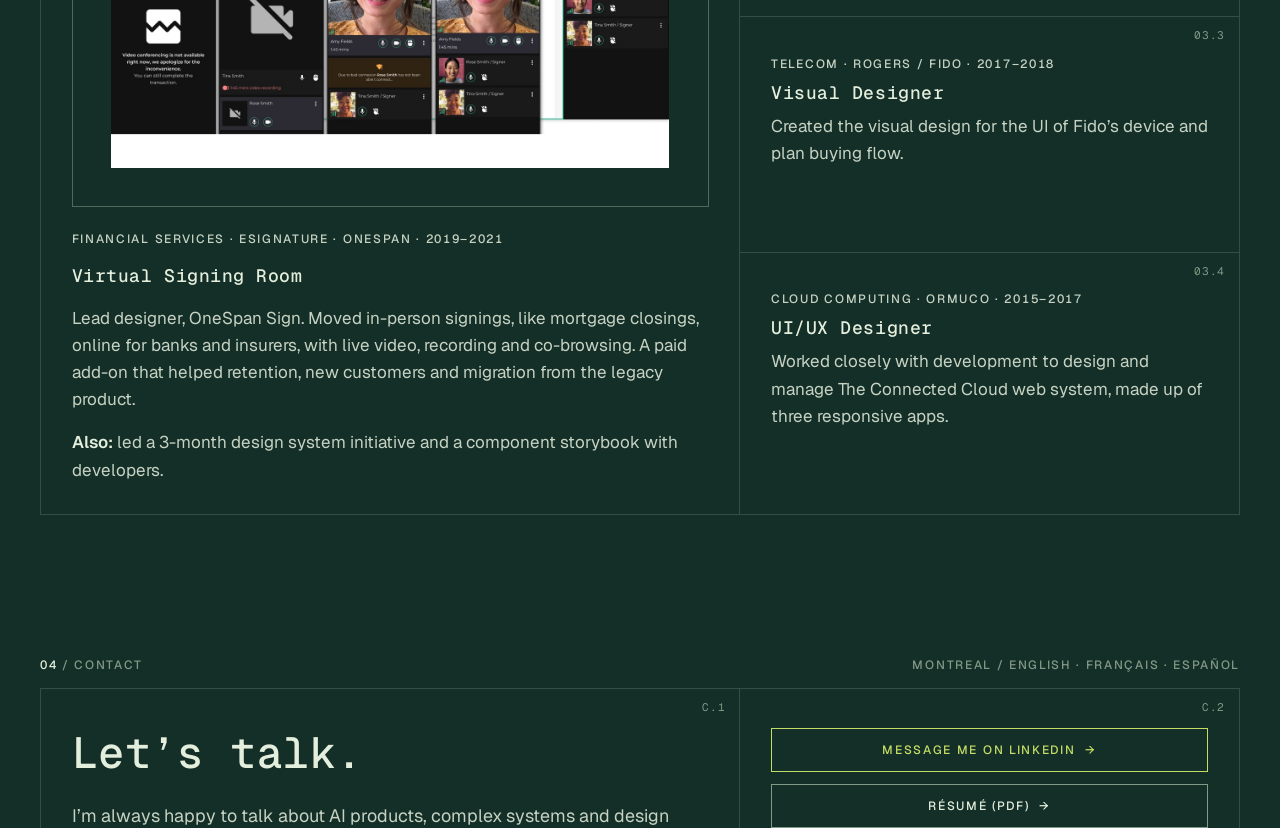
==== commit be94d8da: "Replace the portfolio with the field-notes site New Home, About and four field notes (Rava, Certify," ====
--- a/index.html
+++ b/index.html
@@ -1,171 +1,252 @@
-<!DOCTYPE html>
+<!doctype html>
 <html lang="en">
 <head>
-<meta charset="UTF-8">
-<meta name="viewport" content="width=device-width, initial-scale=1">
-<title>Isabel Quintela, Senior Product Designer</title>
-<meta name="description" content="Isabel Quintela is a senior product designer specializing in end-to-end design across mobile, desktop, and platform products.">
+<meta charset="utf-8">
+<meta name="viewport" content="width=device-width, initial-scale=1, viewport-fit=cover">
+<meta name="description" content="Isabel Quintela, Lead Product Designer in Montreal. I design AI products people can trust, from first research to measured results.">
+<title>Isabel Quintela Field Notes</title>
+<meta name="claude:viewport-fit-sides" content="cover">
 <link rel="preconnect" href="https://fonts.googleapis.com">
 <link rel="preconnect" href="https://fonts.gstatic.com" crossorigin>
-<link href="https://fonts.googleapis.com/css2?family=Inter:wght@400;500;600;700&display=swap" rel="stylesheet">
-<link rel="stylesheet" href="assets/styles.css">
+<link rel="stylesheet" href="https://fonts.googleapis.com/css2?family=Geist:wght@400;500;600&amp;family=Geist+Mono:wght@400;500&amp;family=Instrument+Serif&amp;display=swap">
+<link rel="stylesheet" href="site.css">
 </head>
 <body>
-
-<nav class="site-nav">
+<a class="skip" href="#main">Skip to content</a>
+<header class="site-header">
   <div class="wrap">
-    <a href="#" class="brand">Isabel Quintela</a>
-    <div class="nav-links">
-      <a href="#ai">AI</a>
-      <a href="#work">Work</a>
-      <a href="#about">About</a>
+    <a class="brand" href="index.html">Isabel Quintela <span>/ Field notes</span></a>
+    <nav class="nav" aria-label="Main">
+      <a href="index.html#work" aria-current="page">Work</a>
+      <a href="about.html">About</a>
+      <a href="Isabel-Quintela-CV.pdf">Résumé</a>
       <a href="#contact">Contact</a>
-    </div>
-  </div>
-</nav>
-
-<header class="hero">
-  <div class="wrap">
-    <div class="hero-glass">
-      <h1>Senior Product Designer &amp; AI Enthusiast 🧚🏻‍♀️✨</h1>
-      <p class="lead">Hi, I'm Isa, I'm a product designer who believes design isn't just about functionality; it's also about making people feel awesome while they're using it. When design connects with emotion, the experience becomes more than functional; it becomes memorable.</p>
-      <p class="hero-note">This portfolio was designed and implemented with AI.</p>
-      <a href="#work" class="btn">View selected work</a>
-    </div>
+    </nav>
   </div>
 </header>
-
-<section id="ai" style="padding: 48px 0;">
-  <div class="wrap">
-    <p class="section-label">AI Practice</p>
-    <h2>Designing with AI - A case study</h2>
-    <p style="max-width: 640px; color: var(--neutral-600); font-size: 1.05rem; margin: 0 0 28px;">I believe AI is changing the way we work as designers, and I'm excited to be part of that change. This is how I've built it into my daily practice, from concept to working software.</p>
-    <a class="btn" href="work/designing-with-ai.html">See how I work</a>
+<main id="main" class="wrap">
+
+  <!-- 00 Index -->
+  <section class="section" aria-labelledby="intro-title">
+    <div class="labelbar"><span><b>00</b> / Index</span><span>Product design / Field notes</span></div>
+    <div class="intro">
+      <div class="stack-lg">
+        <p class="label">The craft of clarity</p>
+        <h1 id="intro-title" class="statement">I design AI products people can trust, from first research to measured results.</h1>
+        <p class="lede">For more than four years I’ve been the only product designer at RouteThis, leading design across every product: an AI agent that helps people fix their home internet by voice, with a chat mode in design, and AI tools for the technicians who install it and the managers who check their work.</p>
+        <div class="actions">
+          <a class="btn btn--primary" href="#work">Read the field notes <span class="arr" aria-hidden="true">↓</span></a>
+          <a class="btn" href="Isabel-Quintela-CV.pdf">Résumé (PDF) <span class="arr" aria-hidden="true">→</span></a>
+        </div>
+      </div>
+    </div>
+    <dl class="meta" style="margin-top: 0">
+      <div><dt>Role</dt><dd>Lead Product Designer, RouteThis</dd></div>
+      <div><dt>Based in</dt><dd>Montreal</dd></div>
+      <div><dt>Experience</dt><dd>11+ years in B2B and enterprise software</dd></div>
+      <div><dt>Languages</dt><dd>English, French, Spanish</dd></div>
+    </dl>
+  </section>
+
+  <!-- 01 Selected work -->
+  <section class="section" id="work" aria-labelledby="work-title">
+    <div class="labelbar"><span><b>01</b> / Selected work</span><span>Field notes 01–04 / 2018–2026</span></div>
+    <div class="sec-head">
+      <span class="numeral" data-count="1">01</span>
+      <div class="stack">
+        <h2 id="work-title" class="h2">Selected work</h2>
+        <p class="lede">Two case studies, a deep dive in progress, and the workforce management work that came before.</p>
+      </div>
+    </div>
+
+    <div class="grid">
+      <article class="cell cell--link span-7">
+        <span class="sub">01.1</span>
+        <div class="cell-inner entry">
+          <div class="entry-top"><span class="numeral numeral--entry">01</span><span class="label">Case study · RouteThis · 2022–2026</span></div>
+          <div class="frame">
+            <img class="screen" src="img/rava-home.jpg" width="402" height="874" alt="Rava home screen with four choices: see my WiFi certificate, fix a connection issue, improve my WiFi coverage, and I’m on a call with an agent.">
+            <img class="screen" src="img/rava-talking.jpg" width="402" height="874" alt="Rava talking: “Hi! I’m Rava, your virtual WiFi assistant”, while it checks that streaming sites are reachable, with the orb labelled I’m talking.">
+          </div>
+          <h3 class="h3"><a class="stretch" href="rava.html">Rava: turning a WiFi support app into an AI voice agent</a></h3>
+          <p class="outcome">Support calls resolved without a human agent</p>
+          <p>How I led design on the team that made fixing your own internet a better option than calling your provider, and what happens when the AI can’t fix it.</p>
+          <span class="go">Field note 01 <span aria-hidden="true">→</span></span>
+        </div>
+      </article>
+
+      <article class="cell cell--link span-5">
+        <span class="sub">01.2</span>
+        <div class="cell-inner entry">
+          <div class="entry-top"><span class="numeral numeral--entry">02</span><span class="label">Case study · RouteThis</span></div>
+          <div class="frame">
+            <img class="screen" src="img/certify-hub.jpg" width="412" height="915" alt="Certify install hub: Setup, Measure and Document tools, each with its own status, and 5 of 7 completed.">
+          </div>
+          <h3 class="h3"><a class="stretch" href="certify.html">Certify: redesigning an install app around how technicians work</a></h3>
+          <p class="outcome">A multi-week redesign cycle cut to 2 days</p>
+          <p>A hub redesign of the Android app technicians use for WiFi installs, prototyped in working code, and a certificate that Rava explains to the customer.</p>
+          <span class="go">Field note 02 <span aria-hidden="true">→</span></span>
+        </div>
+      </article>
+
+      <article class="cell cell--link span-5">
+        <span class="sub">01.3</span>
+        <div class="cell-inner entry">
+          <div class="entry-top"><span class="numeral numeral--entry">03</span><span class="pill pill--design">In design</span></div>
+          <div class="frame">
+            <img class="screen" src="img/chat-d.jpg" width="402" height="874" alt="Rava in chat mode, waiting for a reply, with quick-reply chips and the Chat/Talk switch.">
+          </div>
+          <h3 class="h3"><a class="stretch" href="rava-chat.html">Rava chat mode: one conversation, two ways to talk</a></h3>
+          <p class="outcome">Voice rules, carried over to chat</p>
+          <p>A Chat/Talk switch, every tool working in chat, and a design for each moment the AI can’t handle.</p>
+          <span class="go">Field note 03 · Deep dive <span aria-hidden="true">→</span></span>
+        </div>
+      </article>
+
+      <article class="cell cell--link span-7">
+        <span class="sub">01.4</span>
+        <div class="cell-inner entry">
+          <div class="entry-top"><span class="numeral numeral--entry">04</span><span class="label">Industry page · Kronos · 2018–2019</span></div>
+          <div class="frame frame--fill">
+            <img class="shot" src="img/kronos-rtc-wireflow.jpg" width="2000" height="1137" alt="Request to Cover wireflow: entry points, the employee list, comments, shift details and filters, a summary, and the request lifecycle for sender, recipient and manager.">
+          </div>
+          <h3 class="h3"><a class="stretch" href="workforce-management.html">Scheduling tools for shift workers, staffers and managers</a></h3>
+          <p class="outcome">All UX: briefs, task analysis, wireflows and specs</p>
+          <p>How hospital staff give away shifts and share their availability, and how managers and staffers review those requests.</p>
+          <span class="go">Field note 04 <span aria-hidden="true">→</span></span>
+        </div>
+      </article>
+    </div>
+  </section>
+
+  <!-- 02 How I work -->
+  <section class="section" id="how" aria-labelledby="how-title">
+    <div class="labelbar"><span><b>02</b> / How I work</span><span>Principles / With AI</span></div>
+    <div class="sec-head">
+      <span class="numeral" data-count="2">02</span>
+      <div class="stack">
+        <h2 id="how-title" class="h2">How I work with AI</h2>
+        <p class="lede">AI is part of how I design, test and ship.</p>
+      </div>
+    </div>
+    <div class="grid">
+      <div class="cell span-7">
+        <span class="sub">02.1</span>
+        <div class="stack">
+          <p class="label">The biggest change</p>
+          <h3 class="h3">Design decisions that start from the real source of truth</h3>
+          <p>Claude Code is connected to the product’s local code repository and to Figma at the same time. When I make a design decision, I check it against the real source of truth: the code that ships and the designs in Figma.</p>
+        </div>
+      </div>
+      <div class="cell span-5">
+        <span class="sub">02.2</span>
+        <div class="source-map" role="img" aria-label="Diagram: the product’s code repository and the designs in Figma and Claude Canvas both connect to Claude Code, where design decisions get checked.">
+          <div class="source-node"><b>Product code</b><span>Local repo · what ships</span></div>
+          <div class="source-node source-node--hub"><b>Claude Code</b><span>Where I check a decision</span></div>
+          <div class="source-node"><b>Figma &amp; Claude Canvas</b><span>Where I design</span></div>
+        </div>
+      </div>
+      <div class="cell span-4">
+        <span class="sub">02.3</span>
+        <div class="stack-sm">
+          <h3 class="h3">From brief to concept</h3>
+          <p>With Claude connected to Figma, a written brief becomes a first concept in minutes. I refine it from there by hand.</p>
+        </div>
+      </div>
+      <div class="cell span-4">
+        <span class="sub">02.4</span>
+        <div class="stack-sm">
+          <h3 class="h3">Real software for testing</h3>
+          <p>I built a working Android version of Certify in two days, so testing happens on real software instead of a click-through prototype.</p>
+        </div>
+      </div>
+      <div class="cell span-4">
+        <span class="sub">02.5</span>
+        <div class="stack-sm">
+          <h3 class="h3">Copy in every language</h3>
+          <p>AI review of UI copy across languages catches problems with tone, length and translation before they reach users.</p>
+        </div>
+      </div>
+    </div>
+    <p class="small" style="padding-top: 16px">This site was designed and built with AI, too.</p>
+  </section>
+
+  <!-- 03 Across industries -->
+  <section class="section" id="industries" aria-labelledby="ind-title">
+    <div class="labelbar"><span><b>03</b> / Across industries</span><span>Before RouteThis / 2015–2022</span></div>
+    <div class="sec-head">
+      <span class="numeral" data-count="3">03</span>
+      <div class="stack">
+        <h2 id="ind-title" class="h2">Before RouteThis: seven years across industries</h2>
+        <p class="lede">Financial services, workforce management, SaaS, telecom and cloud computing. Different users each time, and the same job: making complex work feel simple.</p>
+      </div>
+    </div>
+    <div class="grid">
+      <article class="cell span-7 row-3">
+        <span class="sub">03.1</span>
+        <div class="stack-lg">
+          <div class="frame frame--fill">
+            <img class="shot" src="img/vsr-host-view.jpg" width="1320" height="794" alt="OneSpan Virtual Signing Room: a mortgage document beside live video of the participants, with states for a poor connection and video not available.">
+          </div>
+          <div class="stack">
+            <p class="label">Financial services · eSignature · OneSpan · 2019–2021</p>
+            <h3 class="h3">Virtual Signing Room</h3>
+            <p>Lead designer, OneSpan Sign. Moved in-person signings, like mortgage closings, online for banks and insurers, with live video, recording and co-browsing. A paid add-on that helped retention, new customers and migration from the legacy product.</p>
+            <p><strong>Also:</strong> led a 3-month design system initiative and a component storybook with developers.</p>
+          </div>
+        </div>
+      </article>
+      <article class="cell span-5">
+        <span class="sub">03.2</span>
+        <div class="stack-sm">
+          <p class="label">SaaS · EXFO · 2021–2022</p>
+          <h3 class="h3">Senior UX/UI Designer</h3>
+          <p>Lead designer and researcher for the Nova SaaS products: research with subject-matter experts and end users, and a design strategy set with executives.</p>
+        </div>
+      </article>
+      <article class="cell span-5">
+        <span class="sub">03.3</span>
+        <div class="stack-sm">
+          <p class="label">Telecom · Rogers / Fido · 2017–2018</p>
+          <h3 class="h3">Visual Designer</h3>
+          <p>Created the visual design for the UI of Fido’s device and plan buying flow.</p>
+        </div>
+      </article>
+      <article class="cell span-5">
+        <span class="sub">03.4</span>
+        <div class="stack-sm">
+          <p class="label">Cloud computing · Ormuco · 2015–2017</p>
+          <h3 class="h3">UI/UX Designer</h3>
+          <p>Worked closely with development to design and manage The Connected Cloud web system, made up of three responsive apps.</p>
+        </div>
+      </article>
+    </div>
+  </section>
+
+</main>
+<footer class="wrap contact" id="contact" aria-labelledby="contact-title">
+  <div class="labelbar"><span><b>04</b> / Contact</span><span>Montreal / English · Français · Español</span></div>
+  <div class="grid">
+    <div class="cell span-7">
+      <span class="sub">C.1</span>
+      <div class="stack-lg">
+        <h2 class="statement" id="contact-title" style="font-size: clamp(1.75rem, 3.4vw, 2.75rem)">Let’s talk.</h2>
+        <p class="lede">I’m always happy to talk about AI products, complex systems and design leadership. LinkedIn is the fastest way to reach me.</p>
+      </div>
+    </div>
+    <div class="cell span-5">
+      <span class="sub">C.2</span>
+      <div class="stack-lg">
+        <div class="actions" style="flex-direction: column; align-items: stretch">
+          <a class="btn btn--primary" href="https://www.linkedin.com/in/isabel-quintela/">Message me on LinkedIn <span class="arr" aria-hidden="true">→</span></a>
+          <a class="btn" href="Isabel-Quintela-CV.pdf">Résumé (PDF) <span class="arr" aria-hidden="true">→</span></a>
+        </div>
+        <p class="small">Or email me at <a class="link email" href="mailto:isaqrux@gmail.com">isaqrux@gmail.com</a></p>
+      </div>
+    </div>
   </div>
-</section>
-
-<section id="work" style="background:
-    radial-gradient(circle at 10% 10%, rgba(196, 158, 255, 0.25), transparent 40%),
-    radial-gradient(circle at 90% 15%, rgba(129, 178, 255, 0.22), transparent 42%),
-    radial-gradient(circle at 50% 100%, rgba(255, 154, 214, 0.18), transparent 45%),
-    var(--neutral-50);">
-  <div class="wrap">
-    <p class="section-label">Selected Work</p>
-    <h2>Case Studies</h2>
-    <div class="work-grid">
-
-      <a class="work-card" href="work/the-evolution-of-self-help.html">
-        <div class="thumb">
-          <img src="assets/img/thumb-self-help.jpg" alt="The evolution of Self-Help, an app to help you solve internet problems.">
-        </div>
-        <h3>The evolution of Self-Help, an app to help you solve internet problems.</h3>
-        <p>From a static app to a fully AI-Powered, voice-driven interface.</p>
-        <div class="tags">
-          <span class="tag">Mobile Design</span>
-          <span class="tag">Voice-Driven Interface</span>
-          <span class="tag">AI Powered App</span>
-        </div>
-      </a>
-
-      <a class="work-card" href="work/quality-of-install-dashboard.html">
-        <div class="thumb">
-          <img src="assets/img/thumb-qoi.jpg" alt="Quality of Install, the multi-level management dashboard" style="object-position: top;">
-        </div>
-        <h3>Quality of Install, the multi-level management dashboard</h3>
-        <p>A desktop platform for ISP managers to ensure technicians leave customers with the highest quality internet connection installed.</p>
-        <div class="tags">
-          <span class="tag">Desktop Design</span>
-          <span class="tag">Dashboard</span>
-          <span class="tag">AI Generated Insights</span>
-        </div>
-      </a>
-
-      <a class="work-card" href="work/onboarding-with-self-install.html">
-        <div class="thumb">
-          <img src="assets/img/thumb-onboarding.jpg" alt="Onboarding with Self-Install, the discovery of a new need">
-        </div>
-        <h3>Onboarding with Self-Install, the discovery of a new need</h3>
-        <p>Self-Install is an app that helps you set up your own internet.</p>
-        <div class="tags">
-          <span class="tag">Mobile Design</span>
-          <span class="tag">UX Beyond the App</span>
-          <span class="tag">User Journey</span>
-        </div>
-      </a>
-
-      <a class="work-card" href="work/virtual-signing-room.html">
-        <div class="thumb">
-          <img src="assets/img/vsr-sender-view.jpg" alt="Virtual Signing Room">
-        </div>
-        <h3>Virtual Signing Room</h3>
-        <p>In-person remote signing that includes video, recording &amp; co-browsing capacities.</p>
-        <div class="tags">
-          <span class="tag">OneSpan Sign</span>
-          <span class="tag">eSignature</span>
-          <span class="tag">Desktop Design</span>
-        </div>
-      </a>
-
-      <a class="work-card" href="work/workforce-management.html">
-        <div class="thumb">
-          <img src="assets/img/wfm-calendar-overview.jpg" alt="Workforce Management">
-        </div>
-        <h3>Workforce Management</h3>
-        <p>Scheduling and planning employees' work time</p>
-        <div class="tags">
-          <span class="tag">Kronos App</span>
-          <span class="tag">Desktop &amp; Mobile</span>
-          <span class="tag">Enterprise Workforce</span>
-        </div>
-      </a>
-
-    </div>
-  </div>
-</section>
-
-<section id="about">
-  <div class="wrap">
-    <p class="section-label">About</p>
-    <h2>Background &amp; Approach</h2>
-    <div class="about-grid">
-      <img src="assets/img/portrait.jpg" alt="Isabel Quintela">
-      <div>
-        <p>I'm a product designer with experience leading end-to-end design across mobile, desktop, and platform products. I love simplifying complex systems!</p>
-        <p>My approach starts with understanding the problem through research, data, and conversations with stakeholders and users. From there, I map workflows, identify opportunities aligned with product KPIs, and explore solutions through rapid prototyping and testing. I like working closely with cross-functional teams to balance user needs, technical constraints, and business goals, ensuring solutions are both practical and impactful.</p>
-        <p>Outside of work, I enjoy languages and staying active. I speak English, French, and Spanish, and I'm currently learning Portuguese. You'll often find me playing badminton, running, swimming, lifting weights, or trying new sports and activities that keep me curious and energized.</p>
-        <h3 class="expertise-title">Expertise</h3>
-        <ul class="expertise-list">
-          <li>Product Design Strategy</li>
-          <li>AI Powered Products</li>
-          <li>Design System Scalability &amp; Adoption</li>
-          <li>User Experience</li>
-          <li>User Interface</li>
-          <li>Voice-Driven Interactions</li>
-          <li>Figma</li>
-          <li>Cross-functional Collaboration</li>
-        </ul>
-      </div>
-    </div>
-  </div>
-</section>
-
-<section id="contact" class="contact">
-  <div class="wrap">
-    <h2>Let's build complex systems that feel simple.</h2>
-    <p>I'm always interested in new challenges where thoughtful design can simplify complex problems and create meaningful user experiences.</p>
-    <div class="contact-actions">
-      <a class="btn" href="mailto:isaqrux@gmail.com">Email me</a>
-      <a class="btn btn-outline" href="https://www.linkedin.com/in/isabel-quintela/" target="_blank" rel="noopener">LinkedIn</a>
-    </div>
-  </div>
-</section>
-
-<footer>
-  <div class="wrap">
-    <span>© 2026 Isabel Quintela</span>
-    <span>Designed &amp; built with care</span>
-  </div>
+  <div class="colophon"><span>© 2026 Isabel Quintela</span><span>Designed and built with AI</span></div>
 </footer>
-
+<script src="site.js" defer></script>
 </body>
 </html>
--- a/site.css
+++ b/site.css
@@ -0,0 +1,578 @@
+/* Field notes. Layout: a strict 12-column grid drawn as ruled panels. Cells share 1px sage hairlines,
+   every section is numbered (01, 02…) and every cell carries a sub-index (03.2) in its top-right corner.
+   Dark-first by design: one forest ground, pale green-white text, sage for structure, lime used sparingly. */
+:root {
+  --forest: #142E28;
+  --forest-2: #1B3832;           /* raised surface */
+  --ink: #E3EEDC;                /* primary text */
+  --ink-2: #C6D3C3;              /* running text: ink at 86% over forest */
+  --sage: #829987;               /* secondary text, labels, hairlines */
+  --sage-hi: #91A895;            /* sage for small text on the raised surface (keeps 4.5:1) */
+  --lime: #C4DD64;               /* accent: numerals, active states, focus, link underlines, pills */
+  --line: rgba(130, 153, 135, 0.30);      /* structural grid lines */
+  --line-mid: rgba(130, 153, 135, 0.55);  /* screenshot frames */
+  --line-strong: #829987;                 /* emphasis */
+
+  --sans: "Geist", "Inter", system-ui, -apple-system, "Segoe UI", sans-serif;
+  --mono: "Geist Mono", "IBM Plex Mono", ui-monospace, "SFMono-Regular", Menlo, monospace;
+  --serif: "Instrument Serif", "Iowan Old Style", Georgia, serif;
+
+  /* one spacing scale */
+  --s1: 4px; --s2: 8px; --s3: 12px; --s4: 16px; --s5: 24px; --s6: 32px; --s7: 48px; --s8: 64px; --s9: 96px; --s10: 128px;
+  --pad: clamp(20px, 2.4vw, 32px);
+  --ease: cubic-bezier(0.2, 0, 0, 1);
+  --t-fast: 150ms;
+  --t: 200ms;
+  --t-slow: 250ms;
+  --header-h: 56px;
+  --wrap: 1280px;
+  --gutter-l: max(clamp(16px, 3.4vw, 40px), env(safe-area-inset-left, 0px));
+  --gutter-r: max(clamp(16px, 3.4vw, 40px), env(safe-area-inset-right, 0px));
+
+  color-scheme: dark;
+  padding-top: env(safe-area-inset-top, 0px);
+  padding-bottom: env(safe-area-inset-bottom, 0px);
+}
+
+/* ---------- Base ---------- */
+*, *::before, *::after { box-sizing: border-box; }
+html { -webkit-text-size-adjust: 100%; scroll-padding-top: calc(var(--header-h) + 64px); }
+body {
+  margin: 0;
+  background: var(--forest);
+  color: var(--ink-2);
+  font-family: var(--sans);
+  font-size: 1.0625rem;
+  line-height: 1.6;
+  font-variant-numeric: tabular-nums;
+  -webkit-font-smoothing: antialiased;
+  -moz-osx-font-smoothing: grayscale;
+}
+body::before {
+  content: ""; position: fixed; inset: 0 0 auto; height: env(safe-area-inset-top, 0px);
+  z-index: 40; background: var(--forest);
+}
+img { display: block; max-width: 100%; height: auto; }
+[hidden] { display: none !important; }
+p, h1, h2, h3, h4, ul, ol, dl, dd, figure, blockquote { margin: 0; }
+ul, ol { padding: 0; }
+strong, b { font-weight: 600; color: var(--ink); }
+::selection { background: var(--lime); color: var(--forest); }
+:focus-visible { outline: 2px solid var(--lime); outline-offset: 3px; }
+
+.wrap {
+  width: 100%;
+  max-width: calc(var(--wrap) + 80px);
+  margin-inline: auto;
+  padding-left: var(--gutter-l);
+  padding-right: var(--gutter-r);
+}
+.skip {
+  position: absolute; left: 16px; top: -100px; z-index: 60;
+  background: var(--lime); color: var(--forest); padding: 10px 14px; font-weight: 600;
+}
+.skip:focus { top: calc(env(safe-area-inset-top, 0px) + 8px); }
+
+/* ---------- Type ---------- */
+.label, .nav a, .brand, .labelbar, .btn, .meta dt, .tldr dt, .cdw dt {
+  font-family: var(--sans);
+  font-size: 0.75rem;
+  font-weight: 500;
+  letter-spacing: 0.14em;
+  text-transform: uppercase;
+  line-height: 1.4;
+}
+.label { color: var(--sage); }
+.statement {
+  font-family: var(--mono);
+  font-weight: 500;
+  font-size: clamp(1.875rem, 4.3vw, 3.5rem);
+  line-height: 1.14;
+  letter-spacing: 0.01em;
+  color: var(--ink);
+  text-wrap: balance;
+  max-width: 24ch;
+}
+.h1 {
+  font-family: var(--mono); font-weight: 500;
+  font-size: clamp(1.75rem, 3.3vw, 2.75rem); line-height: 1.16; letter-spacing: 0.015em;
+  color: var(--ink); text-wrap: balance; max-width: 26ch;
+}
+.h2 {
+  font-family: var(--mono); font-weight: 500;
+  font-size: clamp(1.375rem, 2.1vw, 1.75rem); line-height: 1.25; letter-spacing: 0.03em;
+  color: var(--ink); text-wrap: balance;
+}
+.h3 {
+  font-family: var(--mono); font-weight: 500;
+  font-size: 1.125rem; line-height: 1.35; letter-spacing: 0.03em;
+  color: var(--ink); text-wrap: balance;
+}
+.lede { font-size: clamp(1.0625rem, 1.4vw, 1.1875rem); line-height: 1.6; color: var(--ink-2); max-width: 64ch; }
+.body { display: grid; gap: var(--s4); max-width: 68ch; }
+.body p, .cell p { color: var(--ink-2); }
+.small, .caption { font-size: 0.875rem; line-height: 1.5; color: var(--sage); }
+.caption { max-width: 72ch; }
+.stack { display: grid; gap: var(--s4); align-content: start; }
+.stack-sm { display: grid; gap: var(--s2); align-content: start; }
+.stack-lg { display: grid; gap: var(--s5); align-content: start; }
+
+/* Index numerals: the one expressive type moment */
+.numeral {
+  font-family: var(--serif);
+  font-weight: 400;
+  color: var(--lime);
+  line-height: 0.8;
+  letter-spacing: -0.01em;
+  font-variant-numeric: lining-nums tabular-nums;
+  font-size: clamp(4.5rem, 9vw, 8.5rem);
+  display: block;
+}
+.numeral--entry { font-size: clamp(3.25rem, 5vw, 4.5rem); }
+.numeral--hero { font-size: clamp(6rem, 15vw, 13rem); }
+
+/* Links: a lime underline draws in from the left */
+a { color: inherit; }
+.link, .body a, .cell p a, .caption a {
+  color: var(--ink);
+  text-decoration: underline;
+  text-decoration-color: var(--line-mid);
+  text-decoration-thickness: 1px;
+  text-underline-offset: 4px;
+  background-image: linear-gradient(var(--lime), var(--lime));
+  background-repeat: no-repeat;
+  background-position: 0 100%;
+  background-size: 0% 1px;
+  transition: background-size var(--t) var(--ease), text-decoration-color var(--t) var(--ease), color var(--t) var(--ease);
+  padding-bottom: 2px;
+}
+.link:hover, .body a:hover, .cell p a:hover, .caption a:hover { background-size: 100% 1px; text-decoration-color: transparent; }
+
+/* Draft markers: copy still to confirm */
+mark.tbc {
+  background: none; color: inherit;
+  border-bottom: 1px dashed var(--lime);
+  -webkit-box-decoration-break: clone; box-decoration-break: clone;
+}
+.tbc-tag {
+  display: inline-flex; align-items: center; gap: 6px;
+  font-family: var(--sans); font-size: 0.6875rem; font-weight: 500; letter-spacing: 0.12em; text-transform: uppercase;
+  color: var(--lime); border: 1px dashed var(--lime); padding: 2px 7px; border-radius: 999px; white-space: nowrap;
+  vertical-align: 0.15em;
+}
+
+/* ---------- Header ---------- */
+.review-bar { border-bottom: 1px solid var(--line); }
+.review-bar .wrap { display: flex; flex-wrap: wrap; justify-content: space-between; gap: 4px 24px; padding-block: 8px; }
+.review-bar p { font-size: 0.8125rem; color: var(--sage); }
+.review-bar b { color: var(--lime); font-weight: 500; letter-spacing: 0.12em; text-transform: uppercase; font-size: 0.6875rem; }
+
+.site-header {
+  position: sticky; top: env(safe-area-inset-top, 0px); z-index: 30;
+  background: var(--forest); border-bottom: 1px solid var(--line);
+}
+.site-header .wrap {
+  display: flex; flex-wrap: wrap; align-items: center; justify-content: space-between;
+  gap: 0 var(--s5); min-height: var(--header-h);
+}
+.brand { display: inline-flex; align-items: center; gap: 10px; min-height: 44px; color: var(--ink); text-decoration: none; }
+.brand span { color: var(--sage); }
+.nav { display: flex; flex-wrap: wrap; gap: 0 var(--s5); }
+.nav a {
+  display: inline-flex; align-items: center; min-height: 44px; color: var(--sage); text-decoration: none;
+  background-image: linear-gradient(var(--lime), var(--lime)); background-repeat: no-repeat;
+  background-position: 0 calc(50% + 11px); background-size: 0% 1px;
+  transition: background-size var(--t) var(--ease), color var(--t) var(--ease);
+}
+.nav a:hover { color: var(--ink); background-size: 100% 1px; }
+.nav a[aria-current="page"] { color: var(--lime); }
+
+/* Label bar: section number and name on the left, category on the right, hairline below */
+.labelbar {
+  display: flex; flex-wrap: wrap; justify-content: space-between; gap: 4px 24px;
+  padding-block: 14px; border-bottom: 1px solid var(--line); color: var(--sage);
+}
+.labelbar b { color: var(--ink); font-weight: 500; }
+
+/* ---------- Sections ---------- */
+.section { padding-top: clamp(64px, 9vw, 128px); }
+.section:first-of-type { padding-top: 0; }
+.sec-head {
+  display: grid; grid-template-columns: repeat(12, minmax(0, 1fr)); gap: var(--s5) var(--s6);
+  padding-block: clamp(32px, 4vw, 48px);
+  align-items: end;
+}
+.sec-head .numeral { grid-column: 1 / span 3; }
+.sec-head > .stack, .sec-head > .stack-lg { grid-column: 4 / -1; }
+@media (max-width: 760px) {
+  .sec-head { grid-template-columns: minmax(0, 1fr); gap: var(--s4); }
+  .sec-head .numeral, .sec-head > .stack, .sec-head > .stack-lg { grid-column: 1 / -1; }
+}
+
+/* ---------- Ruled grid ---------- */
+.grid {
+  display: grid; grid-template-columns: repeat(12, minmax(0, 1fr));
+  border-top: 1px solid var(--line); border-left: 1px solid var(--line);
+}
+.cell {
+  position: relative; min-width: 0;
+  border-right: 1px solid var(--line); border-bottom: 1px solid var(--line);
+  padding: var(--pad);
+  padding-top: calc(var(--pad) + 8px);
+}
+.cell--flush { padding: 0; }
+.cell--raised { background: var(--forest-2); }
+.cell--raised .label, .cell--raised .sub, .cell--raised .small, .cell--raised dt { color: var(--sage-hi); }
+.sub {
+  position: absolute; top: 10px; right: 14px;
+  font-family: var(--mono); font-size: 0.6875rem; letter-spacing: 0.06em; color: var(--sage);
+  transition: color var(--t) var(--ease);
+}
+.span-2 { grid-column: span 2; } .span-3 { grid-column: span 3; } .span-4 { grid-column: span 4; }
+.span-5 { grid-column: span 5; } .span-6 { grid-column: span 6; } .span-7 { grid-column: span 7; }
+.span-8 { grid-column: span 8; } .span-9 { grid-column: span 9; } .span-12 { grid-column: 1 / -1; }
+.row-2 { grid-row: span 2; }
+@media (max-width: 1023px) {
+  .span-2, .span-3, .span-4, .span-5 { grid-column: span 6; }
+  .span-7, .span-8, .span-9 { grid-column: 1 / -1; }
+  .row-2 { grid-row: auto; }
+}
+@media (max-width: 680px) {
+  .grid > * { grid-column: 1 / -1 !important; }
+}
+
+/* Linked cells respond like an instrument: hairline brightens to lime, sub-index lights, content nudges 2px */
+.cell--link::after {
+  content: ""; position: absolute; inset: -1px; z-index: 2; pointer-events: none;
+  border: 1px solid var(--lime); opacity: 0;
+  transition: opacity var(--t) var(--ease);
+}
+.cell--link .cell-inner { transition: transform var(--t) var(--ease); }
+.cell--link:hover::after, .cell--link:focus-within::after { opacity: 1; }
+.cell--link:hover .sub, .cell--link:focus-within .sub { color: var(--lime); }
+.cell--link:hover .cell-inner, .cell--link:focus-within .cell-inner { transform: translateY(-2px); }
+.stretch { text-decoration: none; }
+.stretch::before { content: ""; position: absolute; inset: 0; z-index: 3; }
+.stretch:focus-visible { outline: none; }
+.cell--link:has(.stretch:focus-visible)::after { opacity: 1; border-width: 2px; }
+
+/* ---------- Buttons and pills ---------- */
+.actions { display: flex; flex-wrap: wrap; gap: var(--s3); }
+.btn {
+  display: inline-flex; align-items: center; justify-content: center; gap: 10px;
+  min-height: 44px; padding: 0 18px; text-decoration: none;
+  border: 1px solid var(--line-strong); color: var(--ink); background: transparent;
+  transition: border-color var(--t) var(--ease), color var(--t) var(--ease), background-color var(--t) var(--ease);
+}
+.btn:hover { border-color: var(--lime); }
+.btn--primary { border-color: var(--lime); color: var(--lime); }
+.btn--primary:hover { background: var(--lime); color: var(--forest); }
+.btn .arr { transition: transform var(--t) var(--ease); }
+.btn:hover .arr { transform: translateX(2px); }
+
+.pill {
+  display: inline-flex; align-items: center; gap: 7px;
+  font-family: var(--sans); font-size: 0.6875rem; font-weight: 500; letter-spacing: 0.12em; text-transform: uppercase;
+  line-height: 1; padding: 5px 9px 5px 8px; border-radius: 999px; white-space: nowrap;
+  border: 1px solid var(--line-mid); color: var(--sage);
+}
+.pill::before { content: ""; width: 7px; height: 7px; border-radius: 50%; box-sizing: border-box; }
+.pill--live { color: var(--lime); border-color: var(--lime); }
+.pill--live::before { background: var(--lime); }
+.pill--testing { color: var(--ink); }
+.pill--testing::before { border: 1px solid var(--lime); background: linear-gradient(90deg, var(--lime) 50%, transparent 50%); }
+.pill--design { color: var(--lime); border-color: var(--lime); }
+.pill--design::before { border: 1.5px solid var(--lime); }
+.pill--concept { border-style: dashed; }
+.pill--concept::before { border: 1.5px dashed var(--sage); }
+.pills { display: flex; flex-wrap: wrap; gap: var(--s2); }
+
+/* ---------- Screens ---------- */
+.frame {
+  border: 1px solid var(--line-mid);
+  padding: clamp(16px, 3vw, 40px);
+  display: flex; gap: clamp(12px, 2vw, 28px); align-items: flex-start;
+  overflow-x: auto; overscroll-behavior-x: contain;
+}
+.frame > :first-child { margin-left: auto; }
+.frame > :last-child { margin-right: auto; }
+.frame--bare { border: 0; padding: 0; }
+.frame--fill > img { width: 100%; }
+.screen { width: clamp(132px, 17vw, 228px); flex: 0 0 auto; border-radius: 13% / 6%; }
+.screen--sm { width: clamp(120px, 13vw, 188px); }
+.screen--lg { width: clamp(180px, 22vw, 280px); }
+.screen--crop { aspect-ratio: 402 / 874; object-fit: cover; object-position: top; }
+.shot { width: 100%; }
+.labelled { display: grid; gap: var(--s3); justify-items: center; flex: 0 0 auto; }
+.labelled > span { font-size: 0.6875rem; letter-spacing: 0.14em; text-transform: uppercase; color: var(--sage); }
+
+/* ---------- Annotations: leader lines from a UI detail to a short caption ---------- */
+.anno { position: relative; display: grid; grid-template-columns: minmax(0, auto) minmax(200px, 1fr); gap: var(--s5) clamp(32px, 5vw, 72px); align-items: start; }
+.anno-media { position: relative; min-width: 0; }
+.anno-img { position: relative; display: inline-block; line-height: 0; vertical-align: top; }
+.anno-img .screen { width: clamp(200px, 22vw, 280px); }
+.anno-img .shot { width: min(100%, 860px); }
+.pin {
+  position: absolute; z-index: 2; width: 20px; height: 20px; transform: translate(-50%, -50%);
+  display: grid; place-items: center; border-radius: 50%;
+  background: var(--forest); border: 1px solid var(--lime); color: var(--lime);
+  font-family: var(--mono); font-size: 0.625rem; line-height: 1; font-weight: 500;
+}
+.anno-notes { position: relative; list-style: none; display: grid; gap: var(--s5); align-content: start; counter-reset: n; }
+.anno-notes li { display: grid; grid-template-columns: 22px minmax(0, 1fr); gap: var(--s3); font-size: 0.9375rem; line-height: 1.45; color: var(--ink-2); }
+.anno-notes li::before {
+  counter-increment: n; content: counter(n);
+  font-family: var(--mono); font-size: 0.6875rem; color: var(--lime); padding-top: 3px;
+}
+.anno-notes li b { display: block; font-weight: 500; color: var(--ink); }
+.anno.is-laid .anno-notes li { position: absolute; left: 0; right: 0; }
+.anno-lines { position: absolute; inset: 0; width: 100%; height: 100%; overflow: visible; pointer-events: none; z-index: 1; }
+.anno-lines path { fill: none; stroke: var(--sage); stroke-width: 1; vector-effect: non-scaling-stroke; }
+.anno-lines circle { fill: var(--sage); }
+.anno-lines.is-drawing path { transition: stroke-dashoffset 400ms var(--ease); }
+@media (max-width: 860px) {
+  .anno { grid-template-columns: minmax(0, 1fr); }
+  .anno-lines { display: none; }
+  .anno-img .screen { width: min(70vw, 280px); }
+}
+
+/* ---------- Home ---------- */
+.intro { display: grid; grid-template-columns: repeat(12, minmax(0, 1fr)); gap: var(--s6); padding-block: clamp(48px, 8vw, 112px) clamp(48px, 6vw, 80px); }
+.intro > .stack-lg { grid-column: 1 / span 10; }
+.intro .lede { max-width: 60ch; }
+@media (max-width: 760px) { .intro > .stack-lg { grid-column: 1 / -1; } }
+
+.entry { display: grid; gap: var(--s5); height: 100%; align-content: start; }
+.entry-top { display: flex; justify-content: space-between; align-items: flex-end; gap: var(--s4); }
+.entry .frame { min-height: 0; }
+.entry .outcome { font-family: var(--mono); font-size: 0.9375rem; letter-spacing: 0.02em; color: var(--ink); line-height: 1.45; }
+.entry .outcome::before { content: "→ "; color: var(--lime); }
+.go { display: inline-flex; align-items: center; gap: 8px; color: var(--sage); font-size: 0.75rem; letter-spacing: 0.14em; text-transform: uppercase; transition: color var(--t) var(--ease); }
+.cell--link:hover .go { color: var(--lime); }
+
+.source-map { display: grid; gap: 0; border: 1px solid var(--line-mid); }
+.source-node { display: flex; justify-content: space-between; align-items: baseline; gap: var(--s4); padding: 14px 16px; border-bottom: 1px solid var(--line); }
+.source-node:last-child { border-bottom: 0; }
+.source-node b { font-family: var(--mono); font-weight: 500; letter-spacing: 0.03em; }
+.source-node span { font-size: 0.6875rem; letter-spacing: 0.14em; text-transform: uppercase; color: var(--sage); text-align: right; }
+.source-node--hub b { color: var(--lime); }
+
+/* ---------- Case study ---------- */
+.cs-hero { padding-block: clamp(40px, 6vw, 80px) 0; }
+.cs-hero-grid { display: grid; grid-template-columns: repeat(12, minmax(0, 1fr)); gap: var(--s5) var(--s6); align-items: end; }
+.cs-hero-grid .numeral { grid-column: 1 / span 3; }
+.cs-hero-grid > .stack-lg { grid-column: 4 / -1; }
+@media (max-width: 860px) {
+  .cs-hero-grid { grid-template-columns: minmax(0, 1fr); }
+  .cs-hero-grid .numeral, .cs-hero-grid > .stack-lg { grid-column: 1 / -1; }
+}
+.cs-outcome { font-family: var(--mono); font-size: clamp(1rem, 1.5vw, 1.1875rem); letter-spacing: 0.02em; color: var(--ink); line-height: 1.45; max-width: 52ch; }
+.cs-outcome::before { content: "→ "; color: var(--lime); }
+
+.meta { display: grid; grid-template-columns: repeat(12, minmax(0, 1fr)); border-top: 1px solid var(--line); border-left: 1px solid var(--line); margin-top: clamp(32px, 5vw, 56px); }
+.meta > div { grid-column: span 3; border-right: 1px solid var(--line); border-bottom: 1px solid var(--line); padding: var(--s4) var(--s5) var(--s5); min-width: 0; }
+.meta dt { color: var(--sage); }
+.meta dd { margin-top: var(--s2); color: var(--ink); font-size: 0.9375rem; line-height: 1.5; }
+@media (max-width: 1023px) { .meta > div { grid-column: span 6; } }
+@media (max-width: 560px) { .meta > div { grid-column: 1 / -1; } }
+
+.tldr { display: grid; gap: var(--s5); }
+.tldr dt { color: var(--sage-hi); }
+.tldr dd { margin-top: var(--s2); color: var(--ink); }
+
+.cs { display: grid; grid-template-columns: 200px minmax(0, 1fr); gap: 0 clamp(32px, 4vw, 56px); padding-top: clamp(48px, 6vw, 80px); }
+.rail { position: sticky; top: calc(var(--header-h) + 24px + env(safe-area-inset-top, 0px)); align-self: start; padding-top: 14px; }
+.rail p { margin-bottom: var(--s4); }
+.rail ol { list-style: none; display: grid; gap: 2px; border-left: 1px solid var(--line); }
+.rail a {
+  display: grid; grid-template-columns: 28px minmax(0, 1fr); gap: 6px; align-items: baseline;
+  padding: 6px 0 6px 14px; margin-left: -1px; border-left: 1px solid transparent;
+  font-size: 0.875rem; line-height: 1.35; color: var(--sage); text-decoration: none;
+  transition: color var(--t) var(--ease), border-color var(--t) var(--ease);
+}
+.rail a span { font-family: var(--mono); font-size: 0.75rem; }
+.rail a:hover { color: var(--ink); }
+.rail a.is-current { color: var(--lime); border-left-color: var(--lime); }
+.cs-main { min-width: 0; }
+.cs-main > .section:first-child { padding-top: 0; }
+@media (max-width: 1100px) {
+  .cs { grid-template-columns: minmax(0, 1fr); padding-top: 0; }
+  .rail {
+    top: calc(var(--header-h) + env(safe-area-inset-top, 0px)); z-index: 20;
+    background: var(--forest); border-bottom: 1px solid var(--line);
+    margin-inline: calc(var(--gutter-l) * -1) calc(var(--gutter-r) * -1);
+    padding: 0 var(--gutter-r) 0 var(--gutter-l);
+    overflow-x: auto; overscroll-behavior-x: contain; scrollbar-width: none;
+  }
+  .rail::-webkit-scrollbar { display: none; }
+  .rail p { display: none; }
+  .rail ol { display: flex; gap: var(--s5); border-left: 0; white-space: nowrap; }
+  .rail a { display: inline-flex; gap: 6px; padding: 12px 0; margin: 0; border-left: 0; border-bottom: 1px solid transparent; min-height: 44px; align-items: center; }
+  .rail a.is-current { border-bottom-color: var(--lime); }
+  .cs-main > .section:first-child { padding-top: clamp(40px, 6vw, 64px); }
+}
+
+/* Context / Decision / Why */
+.cdw { display: grid; gap: var(--s4); }
+.cdw dt { color: var(--sage); }
+.cdw dd { margin-top: var(--s1); color: var(--ink-2); }
+.cdw--row { grid-template-columns: repeat(3, minmax(0, 1fr)); gap: var(--s5); }
+@media (max-width: 860px) { .cdw--row { grid-template-columns: minmax(0, 1fr); } }
+
+.hmw { font-family: var(--mono); font-weight: 500; font-size: clamp(1.25rem, 2.2vw, 1.625rem); line-height: 1.35; letter-spacing: 0.02em; color: var(--ink); text-wrap: balance; max-width: 36ch; }
+.insight { font-family: var(--mono); font-weight: 500; font-size: 1.0625rem; line-height: 1.45; letter-spacing: 0.02em; color: var(--ink); }
+.implication { display: grid; grid-template-columns: 20px minmax(0, 1fr); color: var(--ink-2); }
+.implication::before { content: "→"; color: var(--lime); }
+
+.timeline { list-style: none; display: grid; grid-template-columns: repeat(5, minmax(0, 1fr)); }
+.timeline li { position: relative; padding: 22px 16px 0 0; border-top: 1px solid var(--line-strong); display: grid; gap: 4px; align-content: start; }
+.timeline li::before { content: ""; position: absolute; top: -5px; left: 0; width: 9px; height: 9px; border-radius: 50%; background: var(--forest); border: 1px solid var(--sage); }
+.timeline li.is-key::before { background: var(--sage); }
+.timeline li.is-next::before { border-color: var(--lime); }
+.timeline b { font-family: var(--mono); font-weight: 500; font-size: 0.9375rem; letter-spacing: 0.02em; }
+.timeline span { font-size: 0.8125rem; color: var(--sage); line-height: 1.4; }
+@media (max-width: 760px) {
+  .timeline { grid-template-columns: minmax(0, 1fr); }
+  .timeline li { border-top: 0; border-left: 1px solid var(--line-strong); padding: 0 0 20px 20px; }
+  .timeline li:last-child { padding-bottom: 0; }
+  .timeline li::before { top: 6px; left: -5px; }
+}
+
+.flow { list-style: none; display: grid; grid-template-columns: repeat(var(--n, 5), minmax(0, 1fr)); border-top: 1px solid var(--line); border-left: 1px solid var(--line); }
+.flow > li { position: relative; border-right: 1px solid var(--line); border-bottom: 1px solid var(--line); padding: var(--s5) var(--s4); display: grid; gap: var(--s2); align-content: start; min-width: 0; }
+.flow > li + li::before {
+  content: "→"; position: absolute; left: -7px; top: 22px; background: var(--forest); color: var(--sage);
+  font-family: var(--mono); font-size: 0.75rem; line-height: 1; padding: 2px 0;
+}
+.flow .label { font-size: 0.6875rem; }
+.flow b { font-family: var(--mono); font-weight: 500; font-size: 0.9375rem; letter-spacing: 0.02em; line-height: 1.35; }
+.flow p { font-size: 0.875rem; line-height: 1.5; color: var(--ink-2); }
+.flow .pill { justify-self: start; }
+@media (max-width: 900px) {
+  .flow { grid-template-columns: minmax(0, 1fr); }
+  .flow > li + li::before { content: "↓"; left: 16px; top: -8px; padding: 0 4px; }
+}
+
+/* The single most important metric */
+.tile-lime { background: var(--lime); color: var(--forest); }
+.tile-lime .sub, .tile-lime .label, .tile-lime p { color: var(--forest); }
+.tile-lime .tbc-tag { color: var(--forest); border-color: var(--forest); }
+.metric { font-family: var(--mono); font-weight: 500; font-size: clamp(2.75rem, 6vw, 4.75rem); line-height: 1; letter-spacing: -0.01em; font-variant-numeric: tabular-nums; }
+.metric--md { font-size: clamp(2rem, 3.6vw, 2.75rem); color: var(--ink); }
+
+.status-rows { display: grid; }
+.status-rows > div { display: grid; grid-template-columns: minmax(0, 1fr) auto; gap: var(--s2) var(--s4); align-items: center; padding-block: var(--s4); border-bottom: 1px solid var(--line); }
+.status-rows > div:first-child { padding-top: 0; }
+.status-rows > div:last-child { border-bottom: 0; padding-bottom: 0; }
+.status-rows b { font-family: var(--mono); font-weight: 500; letter-spacing: 0.02em; }
+.status-rows p { grid-column: 1 / -1; font-size: 0.875rem; color: var(--sage); }
+
+.list { display: grid; gap: var(--s3); list-style: none; }
+.list li { display: grid; grid-template-columns: 20px minmax(0, 1fr); color: var(--ink-2); }
+.list li::before { content: "—"; color: var(--sage); }
+
+.specimens { display: grid; grid-template-columns: repeat(4, minmax(0, 1fr)); border-top: 1px solid var(--line); border-left: 1px solid var(--line); }
+.specimens figure { border-right: 1px solid var(--line); border-bottom: 1px solid var(--line); padding: var(--s5) var(--s4) var(--s4); display: grid; gap: var(--s3); position: relative; }
+.specimens img { width: 100%; }
+.specimens figcaption { font-size: 0.6875rem; letter-spacing: 0.14em; text-transform: uppercase; color: var(--sage); }
+@media (max-width: 760px) { .specimens { grid-template-columns: repeat(2, minmax(0, 1fr)); } }
+
+.tags { display: flex; flex-wrap: wrap; gap: var(--s2); list-style: none; }
+.tags li { font-size: 0.8125rem; color: var(--sage); border: 1px solid var(--line); padding: 3px 10px; }
+
+.about-photo { aspect-ratio: 4 / 3; overflow: hidden; }
+.about-photo img { width: 100%; height: 100%; object-fit: cover; filter: grayscale(0.15); }
+
+.career { list-style: none; display: grid; }
+.career li { display: grid; grid-template-columns: 112px minmax(0, 1fr); gap: var(--s4); padding-block: var(--s4); border-bottom: 1px solid var(--line); }
+.career li:first-child { padding-top: 0; }
+.career li:last-child { border-bottom: 0; padding-bottom: 0; }
+.career .yrs { font-family: var(--mono); font-size: 0.8125rem; color: var(--sage); padding-top: 2px; }
+.career b { font-family: var(--mono); font-weight: 500; letter-spacing: 0.02em; }
+.career p { font-size: 0.9375rem; color: var(--ink-2); }
+@media (max-width: 480px) { .career li { grid-template-columns: minmax(0, 1fr); gap: 2px; } }
+
+/* ---------- Footer: contact on every page ---------- */
+.contact { padding-top: clamp(80px, 10vw, 144px); }
+.colophon { display: flex; flex-wrap: wrap; justify-content: space-between; gap: 8px 24px; padding-block: var(--s5) var(--s7); font-size: 0.8125rem; color: var(--sage); }
+.email { font-family: var(--mono); font-size: 0.9375rem; color: var(--ink); user-select: all; }
+
+.pager { display: grid; grid-template-columns: repeat(12, minmax(0, 1fr)); border-top: 1px solid var(--line); border-left: 1px solid var(--line); margin-top: clamp(64px, 8vw, 112px); }
+.pager .cell { grid-column: span 6; }
+@media (max-width: 680px) { .pager .cell { grid-column: 1 / -1; } }
+
+@media (prefers-reduced-motion: reduce) {
+  *, *::before, *::after { transition-duration: 0ms !important; animation: none !important; }
+  .cell--link:hover .cell-inner, .cell--link:focus-within .cell-inner, .btn:hover .arr { transform: none; }
+}
+
+/* ---------- Additions ---------- */
+.row-3 { grid-row: span 3; }
+@media (max-width: 1023px) { .row-3 { grid-row: auto; } }
+.labelbar + .grid { border-top: 0; }
+.meta > .meta-wide { grid-column: span 6; }
+@media (max-width: 1023px) { .meta > .meta-wide { grid-column: 1 / -1; } }
+.anno--wide { grid-template-columns: minmax(0, 8fr) minmax(200px, 3fr); }
+.anno--wide .anno-img { display: block; }
+.anno--wide .anno-img .shot { width: 100%; }
+.cell--flush > .specimens { border: 0; }
+.cell--flush > .specimens figure { border-bottom: 0; }
+.cell--flush > .specimens figure:last-child { border-right: 0; }
+@media (max-width: 760px) {
+  .cell--flush > .specimens figure { border-bottom: 1px solid var(--line); }
+  .cell--flush > .specimens figure:nth-child(2n) { border-right: 0; }
+  .cell--flush > .specimens figure:nth-last-child(-n+2) { border-bottom: 0; }
+}
+.cell--flush > .flow { border: 0; }
+.cell--flush > .flow > li:last-child { border-right: 0; }
+@media (max-width: 900px) { .cell--flush > .flow > li:last-child { border-bottom: 0; } }
+.cell figure.stack, .cell > figure { margin: 0; }
+
+/* Vertical timeline: one continuous rule running dot to dot */
+.timeline--v { grid-template-columns: minmax(0, 1fr); }
+.timeline--v li { border: 0; padding: 0 0 20px 26px; }
+.timeline--v li:last-child { padding-bottom: 0; }
+.timeline--v li::before { top: 7px; left: 0; }
+.timeline--v li::after { content: ""; position: absolute; left: 4px; top: 16px; bottom: -7px; width: 1px; background: var(--line-strong); }
+.timeline--v li:last-child::after { display: none; }
+/* A timeline that carries a short story: running-text size for the steps */
+.timeline--story li { gap: 6px; }
+.timeline--story span { font-size: 0.9375rem; line-height: 1.5; color: var(--ink-2); }
+
+/* Tool sheet: every tool, one representative screen each, as a ruled specimen sheet */
+.tools { display: grid; grid-template-columns: repeat(3, minmax(0, 1fr)); }
+.tools figure { display: grid; gap: var(--s4); align-content: start; justify-items: center; padding: calc(var(--pad) + 8px) var(--pad) var(--pad); border-right: 1px solid var(--line); border-bottom: 1px solid var(--line); min-width: 0; }
+.tools figure > .label { justify-self: start; }
+.tools figure > .label b { color: var(--lime); font-weight: 500; margin-right: 6px; }
+.tools .screen { width: min(100%, 236px); }
+.tools figcaption { justify-self: stretch; font-size: 0.9375rem; line-height: 1.5; color: var(--ink-2); }
+.tools figure:nth-child(3n) { border-right: 0; }
+.tools figure:nth-last-child(-n+3) { border-bottom: 0; }
+@media (max-width: 680px) {
+  .tools { grid-template-columns: repeat(2, minmax(0, 1fr)); }
+  .tools figure { padding: var(--s6) var(--s3) var(--s4); gap: var(--s3); }
+  .tools figure:nth-child(3n) { border-right: 1px solid var(--line); }
+  .tools figure:nth-child(2n) { border-right: 0; }
+  .tools figure:nth-last-child(-n+3) { border-bottom: 1px solid var(--line); }
+  .tools figure:nth-last-child(-n+2) { border-bottom: 0; }
+  .tools figcaption { font-size: 0.8125rem; }
+}
+
+/* Strip: a row of small screens that always fits its cell (no sideways scroll) */
+.frame--strip { display: grid; grid-template-columns: repeat(5, minmax(0, 1fr)); gap: var(--s4); overflow: visible; justify-items: center; }
+.frame--strip > :first-child, .frame--strip > :last-child { margin: 0; }
+.frame--strip .labelled { width: 100%; max-width: 128px; }
+.frame--strip .screen { width: 100%; }
+.frame--strip .labelled > span { text-align: center; }
+@media (max-width: 560px) {
+  .frame--strip { grid-template-columns: repeat(3, minmax(0, 1fr)); row-gap: var(--s5); }
+}
+
+/* A headline result stated in words, not figures */
+.metric--words { font-size: clamp(1.75rem, 3.2vw, 2.5rem); line-height: 1.15; letter-spacing: 0.01em; text-wrap: balance; }
+
+/* Pull quote with its source */
+.quote { display: grid; gap: var(--s4); }
+.quote blockquote { max-width: 44ch; }
+.quote figcaption::before { content: "— "; color: var(--lime); }
+.list { max-width: 68ch; }
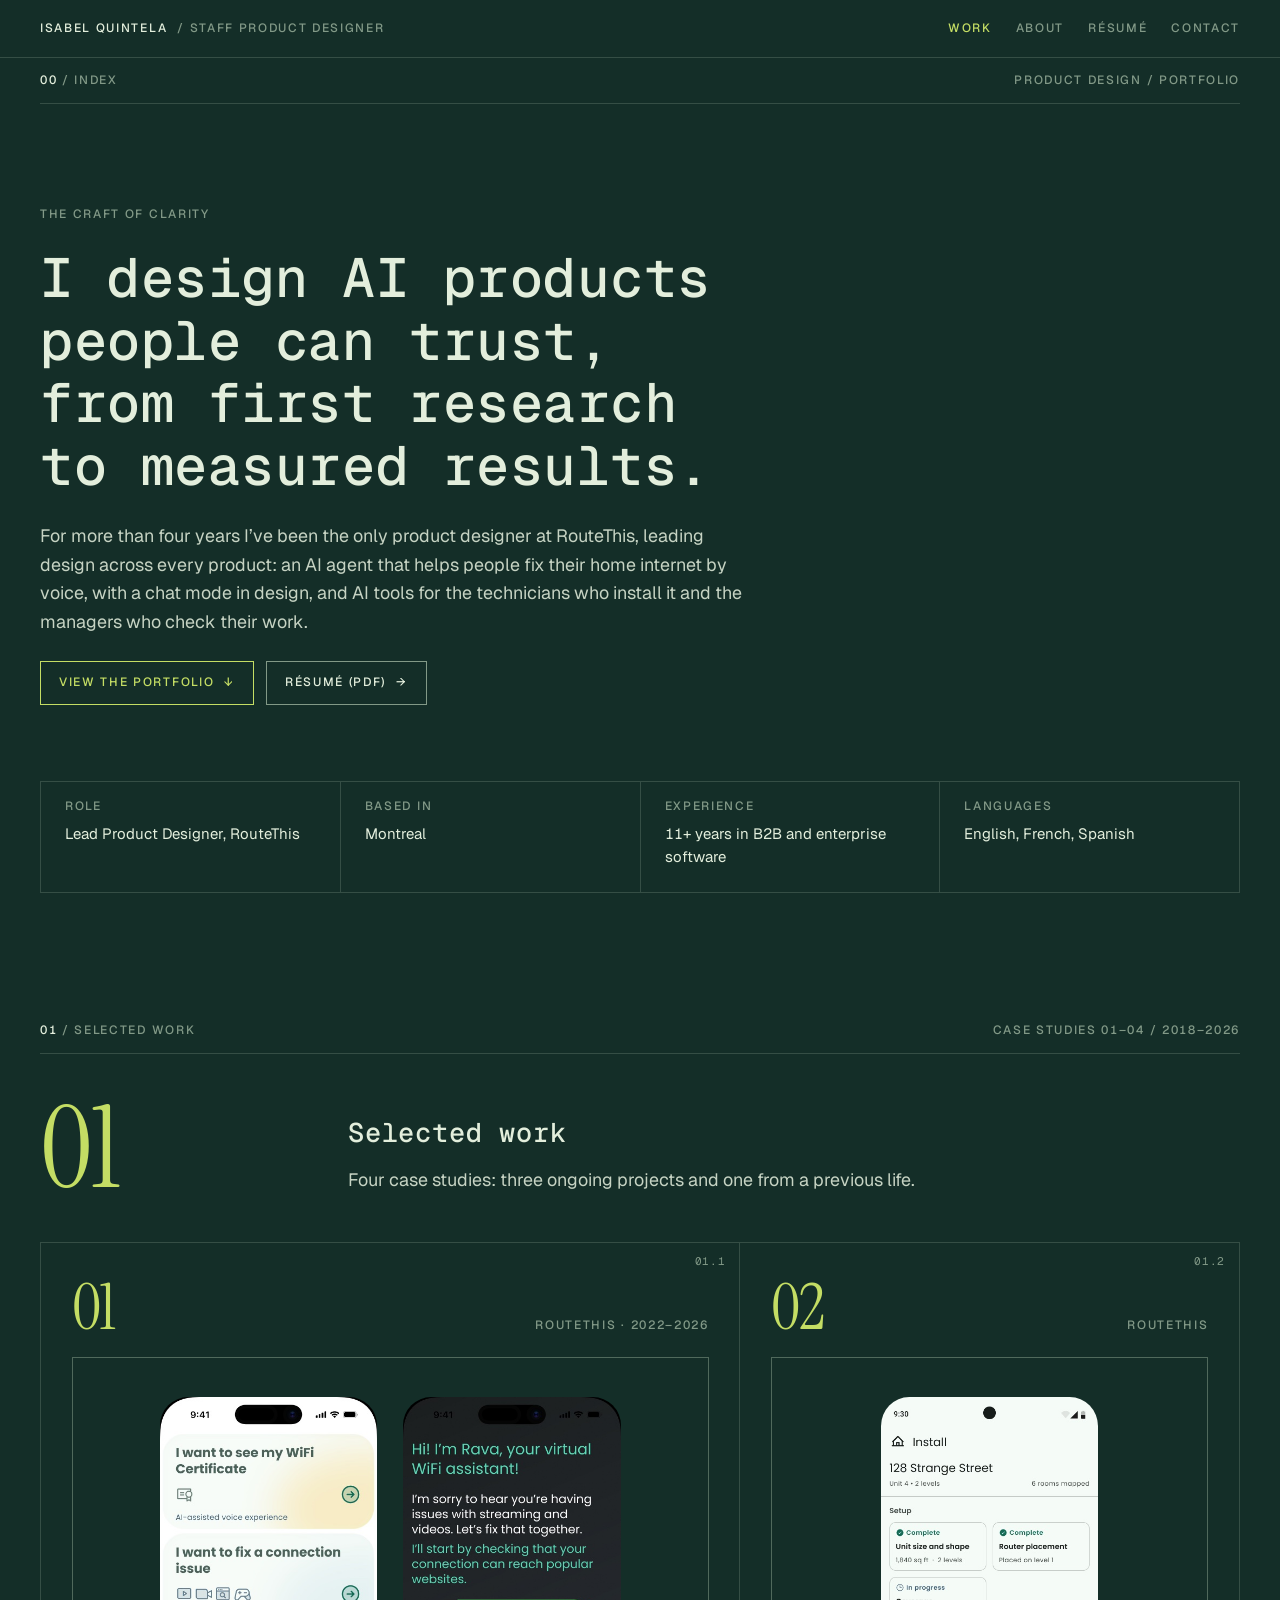
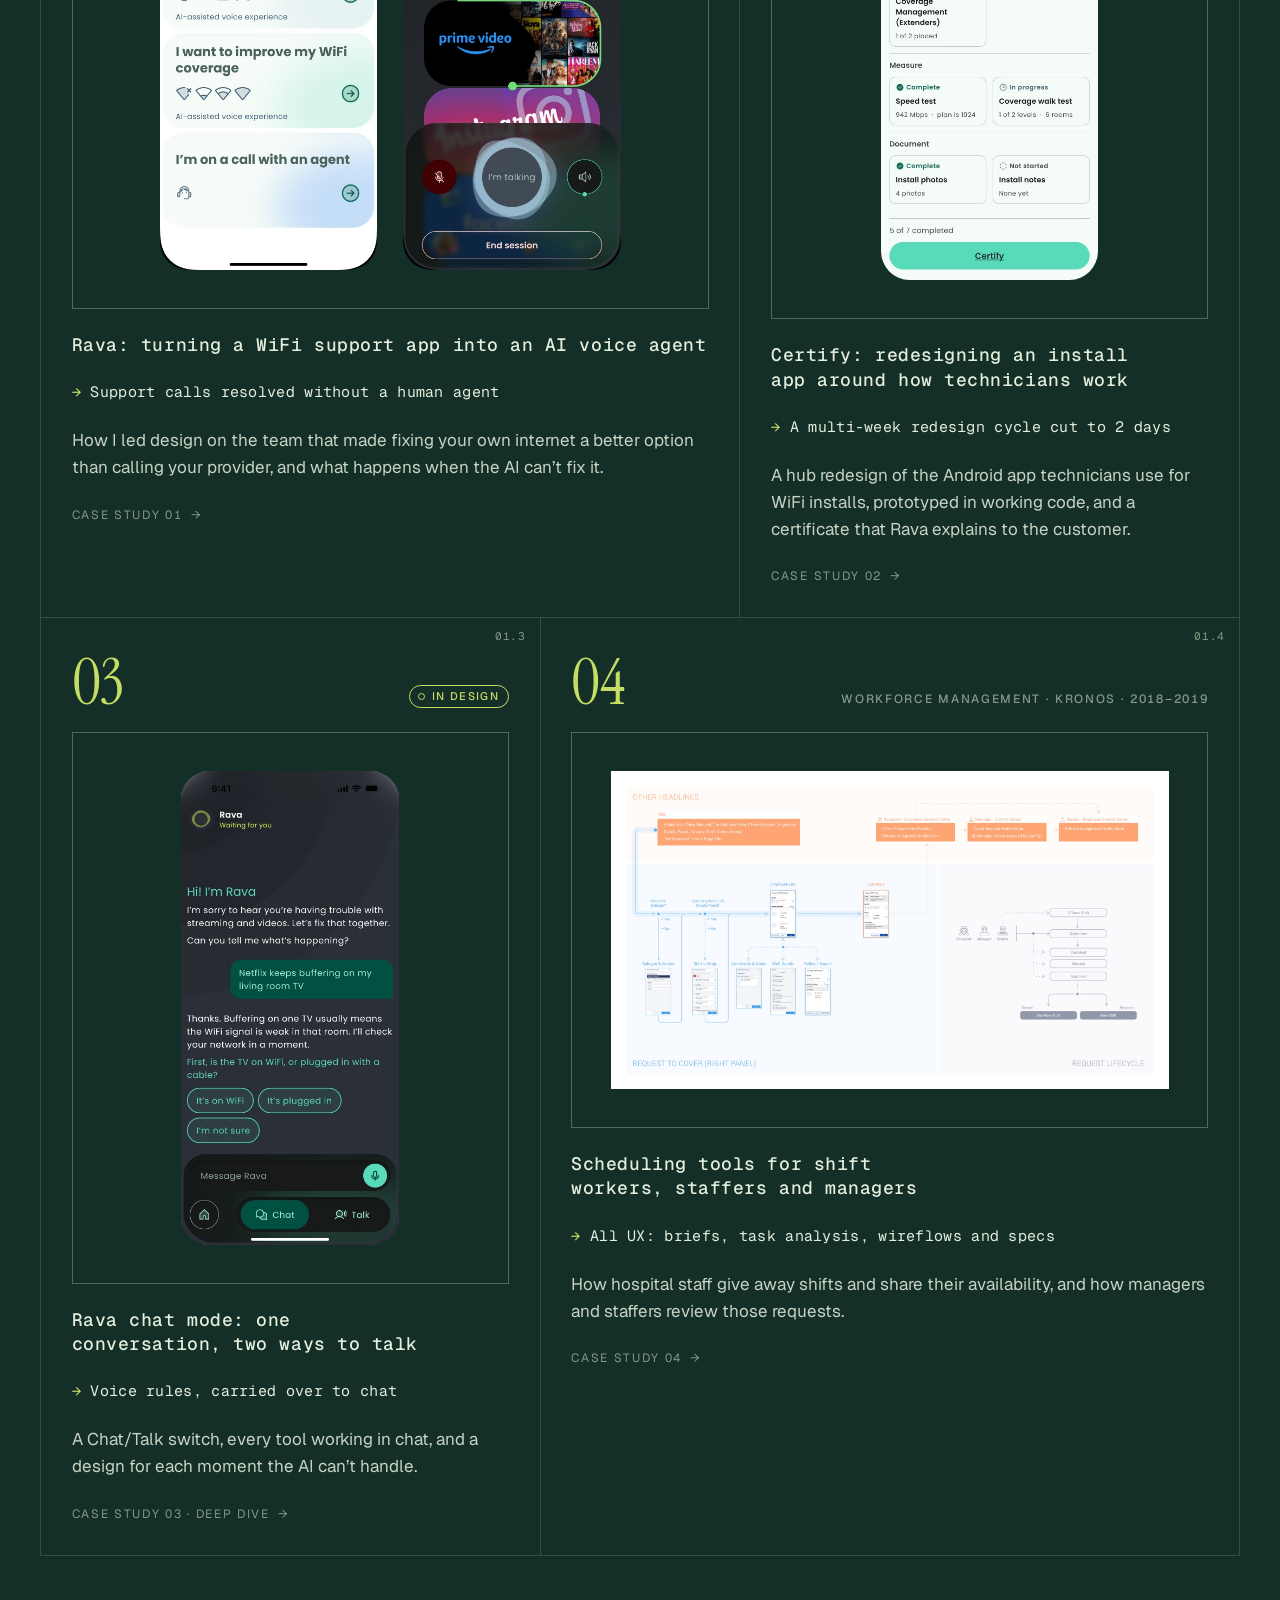
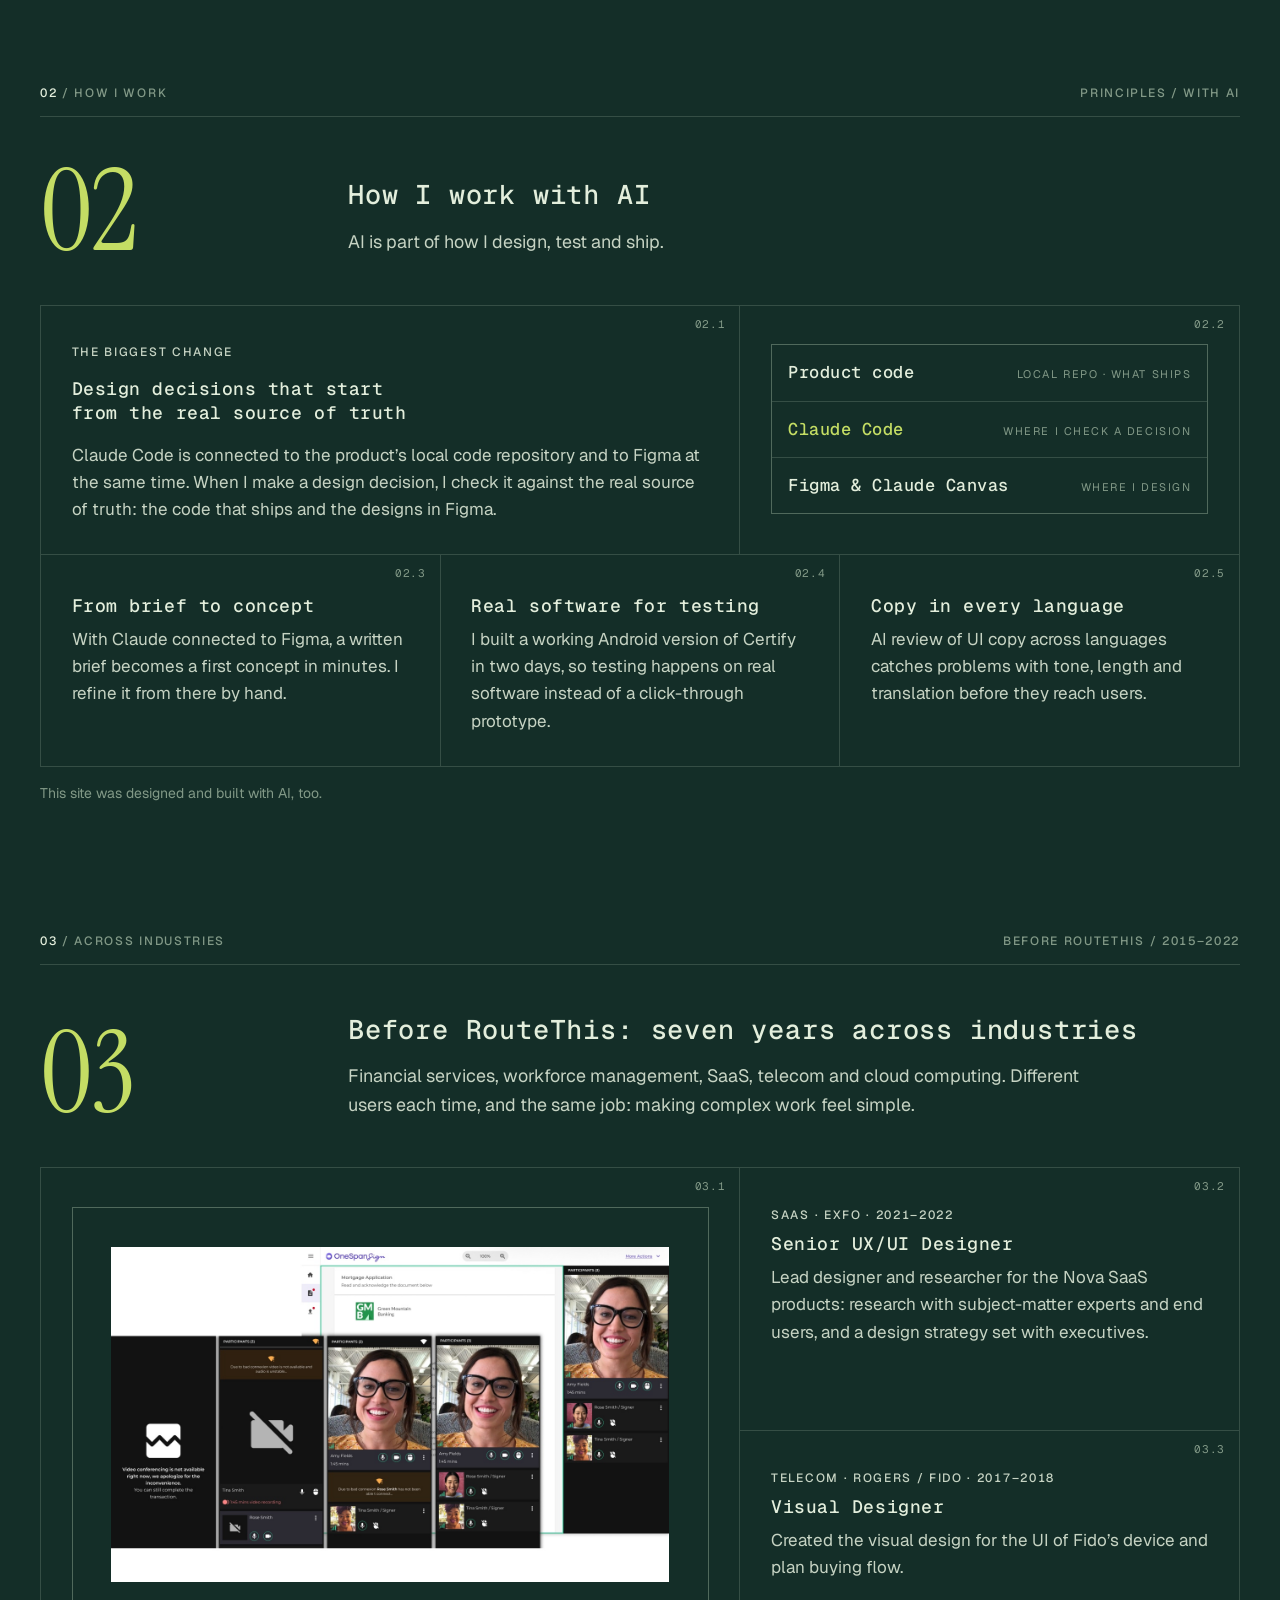
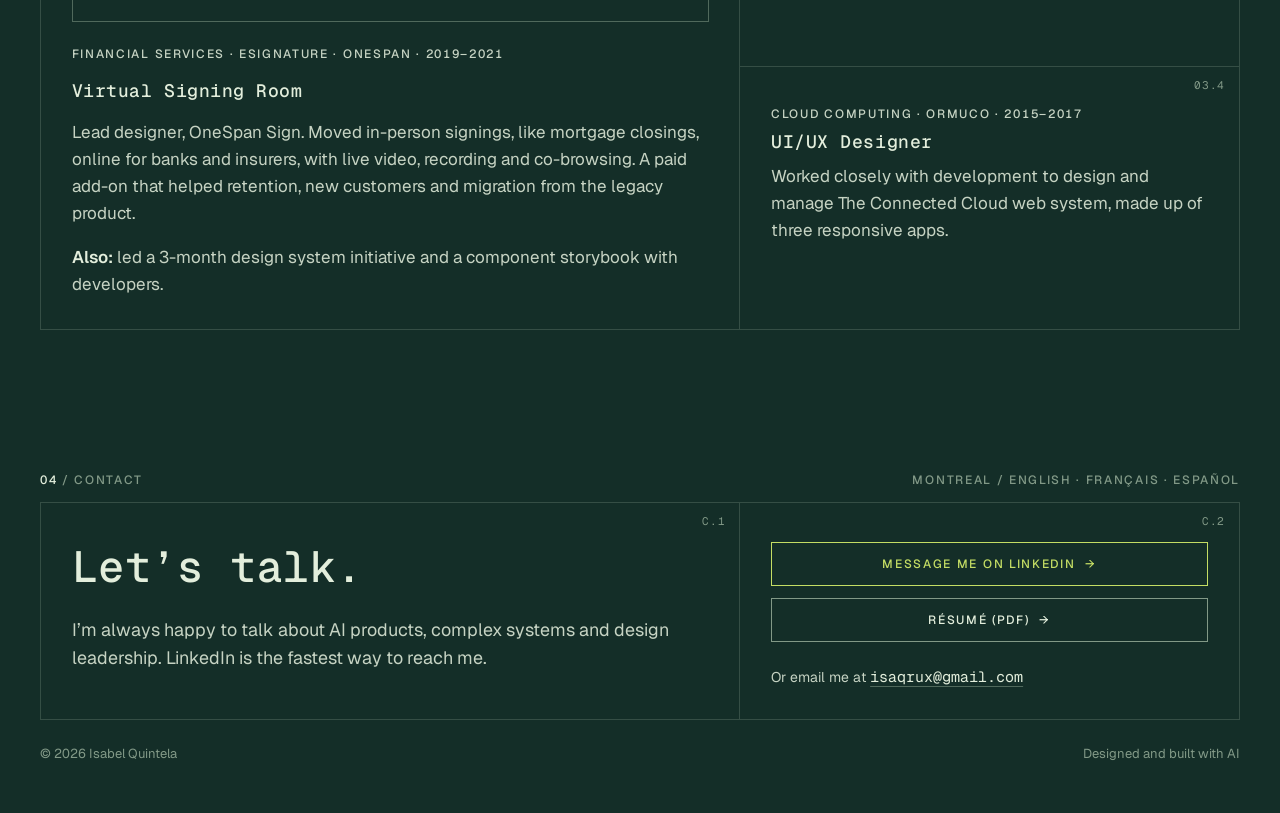
==== commit ca84aa1a: "Retitle the brand and number the work as case studies - Header brand reads "Isabel Quintela / Staff " ====
--- a/index.html
+++ b/index.html
@@ -4,7 +4,7 @@
 <meta charset="utf-8">
 <meta name="viewport" content="width=device-width, initial-scale=1, viewport-fit=cover">
 <meta name="description" content="Isabel Quintela, Lead Product Designer in Montreal. I design AI products people can trust, from first research to measured results.">
-<title>Isabel Quintela Field Notes</title>
+<title>Isabel Quintela Portfolio</title>
 <meta name="claude:viewport-fit-sides" content="cover">
 <link rel="preconnect" href="https://fonts.googleapis.com">
 <link rel="preconnect" href="https://fonts.gstatic.com" crossorigin>
@@ -15,7 +15,7 @@
 <a class="skip" href="#main">Skip to content</a>
 <header class="site-header">
   <div class="wrap">
-    <a class="brand" href="index.html">Isabel Quintela <span>/ Field notes</span></a>
+    <a class="brand" href="index.html">Isabel Quintela <span>/ Staff Product Designer</span></a>
     <nav class="nav" aria-label="Main">
       <a href="index.html#work" aria-current="page">Work</a>
       <a href="about.html">About</a>
@@ -28,14 +28,14 @@
 
   <!-- 00 Index -->
   <section class="section" aria-labelledby="intro-title">
-    <div class="labelbar"><span><b>00</b> / Index</span><span>Product design / Field notes</span></div>
+    <div class="labelbar"><span><b>00</b> / Index</span><span>Product design / Portfolio</span></div>
     <div class="intro">
       <div class="stack-lg">
         <p class="label">The craft of clarity</p>
         <h1 id="intro-title" class="statement">I design AI products people can trust, from first research to measured results.</h1>
         <p class="lede">For more than four years I’ve been the only product designer at RouteThis, leading design across every product: an AI agent that helps people fix their home internet by voice, with a chat mode in design, and AI tools for the technicians who install it and the managers who check their work.</p>
         <div class="actions">
-          <a class="btn btn--primary" href="#work">Read the field notes <span class="arr" aria-hidden="true">↓</span></a>
+          <a class="btn btn--primary" href="#work">View the portfolio <span class="arr" aria-hidden="true">↓</span></a>
           <a class="btn" href="Isabel-Quintela-CV.pdf">Résumé (PDF) <span class="arr" aria-hidden="true">→</span></a>
         </div>
       </div>
@@ -50,12 +50,12 @@
 
   <!-- 01 Selected work -->
   <section class="section" id="work" aria-labelledby="work-title">
-    <div class="labelbar"><span><b>01</b> / Selected work</span><span>Field notes 01–04 / 2018–2026</span></div>
+    <div class="labelbar"><span><b>01</b> / Selected work</span><span>Case studies 01–04 / 2018–2026</span></div>
     <div class="sec-head">
       <span class="numeral" data-count="1">01</span>
       <div class="stack">
         <h2 id="work-title" class="h2">Selected work</h2>
-        <p class="lede">Two case studies, a deep dive in progress, and the workforce management work that came before.</p>
+        <p class="lede">Four case studies: three ongoing projects and one from a previous life.</p>
       </div>
     </div>
 
@@ -63,7 +63,7 @@
       <article class="cell cell--link span-7">
         <span class="sub">01.1</span>
         <div class="cell-inner entry">
-          <div class="entry-top"><span class="numeral numeral--entry">01</span><span class="label">Case study · RouteThis · 2022–2026</span></div>
+          <div class="entry-top"><span class="numeral numeral--entry">01</span><span class="label">RouteThis · 2022–2026</span></div>
           <div class="frame">
             <img class="screen" src="img/rava-home.jpg" width="402" height="874" alt="Rava home screen with four choices: see my WiFi certificate, fix a connection issue, improve my WiFi coverage, and I’m on a call with an agent.">
             <img class="screen" src="img/rava-talking.jpg" width="402" height="874" alt="Rava talking: “Hi! I’m Rava, your virtual WiFi assistant”, while it checks that streaming sites are reachable, with the orb labelled I’m talking.">
@@ -71,21 +71,21 @@
           <h3 class="h3"><a class="stretch" href="rava.html">Rava: turning a WiFi support app into an AI voice agent</a></h3>
           <p class="outcome">Support calls resolved without a human agent</p>
           <p>How I led design on the team that made fixing your own internet a better option than calling your provider, and what happens when the AI can’t fix it.</p>
-          <span class="go">Field note 01 <span aria-hidden="true">→</span></span>
+          <span class="go">Case study 01 <span aria-hidden="true">→</span></span>
         </div>
       </article>
 
       <article class="cell cell--link span-5">
         <span class="sub">01.2</span>
         <div class="cell-inner entry">
-          <div class="entry-top"><span class="numeral numeral--entry">02</span><span class="label">Case study · RouteThis</span></div>
+          <div class="entry-top"><span class="numeral numeral--entry">02</span><span class="label">RouteThis</span></div>
           <div class="frame">
             <img class="screen" src="img/certify-hub.jpg" width="412" height="915" alt="Certify install hub: Setup, Measure and Document tools, each with its own status, and 5 of 7 completed.">
           </div>
           <h3 class="h3"><a class="stretch" href="certify.html">Certify: redesigning an install app around how technicians work</a></h3>
           <p class="outcome">A multi-week redesign cycle cut to 2 days</p>
           <p>A hub redesign of the Android app technicians use for WiFi installs, prototyped in working code, and a certificate that Rava explains to the customer.</p>
-          <span class="go">Field note 02 <span aria-hidden="true">→</span></span>
+          <span class="go">Case study 02 <span aria-hidden="true">→</span></span>
         </div>
       </article>
 
@@ -99,21 +99,21 @@
           <h3 class="h3"><a class="stretch" href="rava-chat.html">Rava chat mode: one conversation, two ways to talk</a></h3>
           <p class="outcome">Voice rules, carried over to chat</p>
           <p>A Chat/Talk switch, every tool working in chat, and a design for each moment the AI can’t handle.</p>
-          <span class="go">Field note 03 · Deep dive <span aria-hidden="true">→</span></span>
+          <span class="go">Case study 03 · Deep dive <span aria-hidden="true">→</span></span>
         </div>
       </article>
 
       <article class="cell cell--link span-7">
         <span class="sub">01.4</span>
         <div class="cell-inner entry">
-          <div class="entry-top"><span class="numeral numeral--entry">04</span><span class="label">Industry page · Kronos · 2018–2019</span></div>
+          <div class="entry-top"><span class="numeral numeral--entry">04</span><span class="label">Workforce management · Kronos · 2018–2019</span></div>
           <div class="frame frame--fill">
             <img class="shot" src="img/kronos-rtc-wireflow.jpg" width="2000" height="1137" alt="Request to Cover wireflow: entry points, the employee list, comments, shift details and filters, a summary, and the request lifecycle for sender, recipient and manager.">
           </div>
           <h3 class="h3"><a class="stretch" href="workforce-management.html">Scheduling tools for shift workers, staffers and managers</a></h3>
           <p class="outcome">All UX: briefs, task analysis, wireflows and specs</p>
           <p>How hospital staff give away shifts and share their availability, and how managers and staffers review those requests.</p>
-          <span class="go">Field note 04 <span aria-hidden="true">→</span></span>
+          <span class="go">Case study 04 <span aria-hidden="true">→</span></span>
         </div>
       </article>
     </div>
--- a/site.css
+++ b/site.css
@@ -1,4 +1,4 @@
-/* Field notes. Layout: a strict 12-column grid drawn as ruled panels. Cells share 1px sage hairlines,
+/* Portfolio. Layout: a strict 12-column grid drawn as ruled panels. Cells share 1px sage hairlines,
    every section is numbered (01, 02…) and every cell carries a sub-index (03.2) in its top-right corner.
    Dark-first by design: one forest ground, pale green-white text, sage for structure, lime used sparingly. */
 :root {
@@ -175,7 +175,7 @@
   display: flex; flex-wrap: wrap; align-items: center; justify-content: space-between;
   gap: 0 var(--s5); min-height: var(--header-h);
 }
-.brand { display: inline-flex; align-items: center; gap: 10px; min-height: 44px; color: var(--ink); text-decoration: none; }
+.brand { display: inline-flex; flex-wrap: wrap; align-items: center; align-content: center; gap: 0 10px; min-height: 44px; color: var(--ink); text-decoration: none; }
 .brand span { color: var(--sage); }
 .nav { display: flex; flex-wrap: wrap; gap: 0 var(--s5); }
 .nav a {
